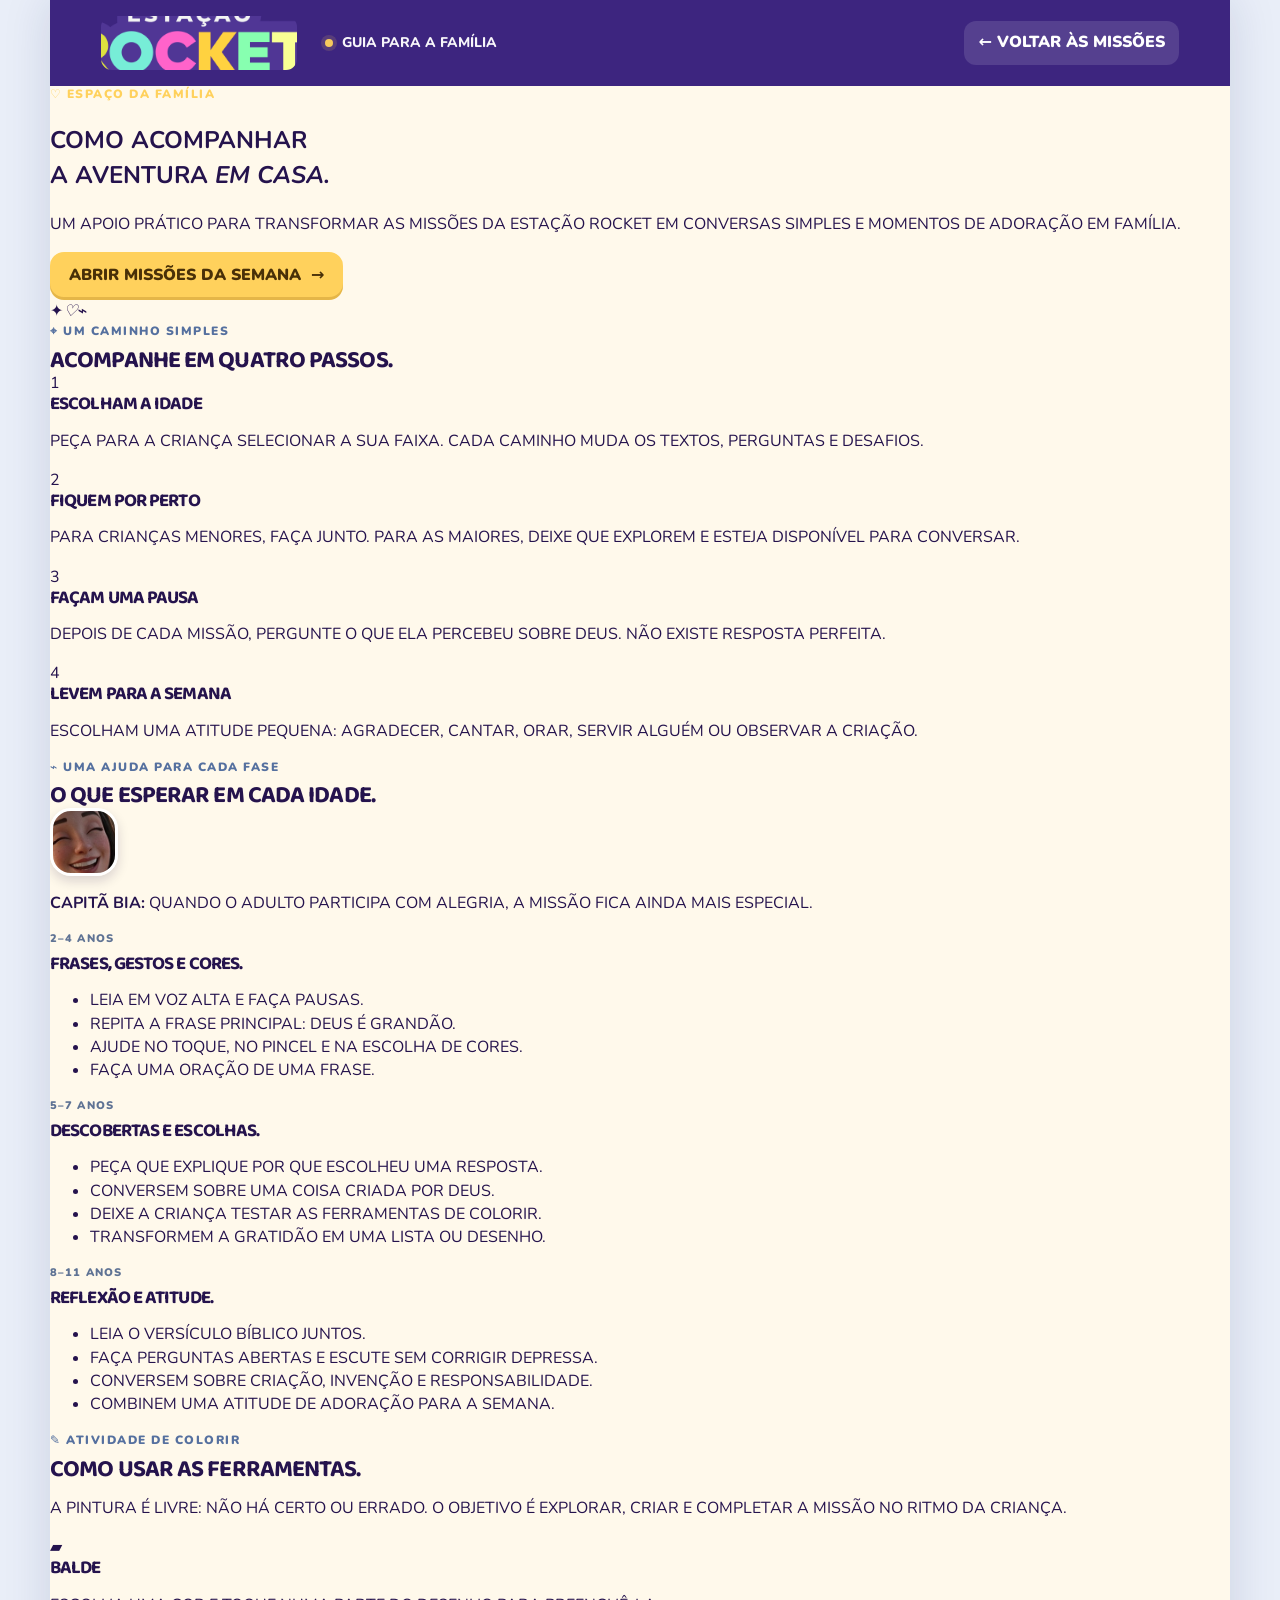
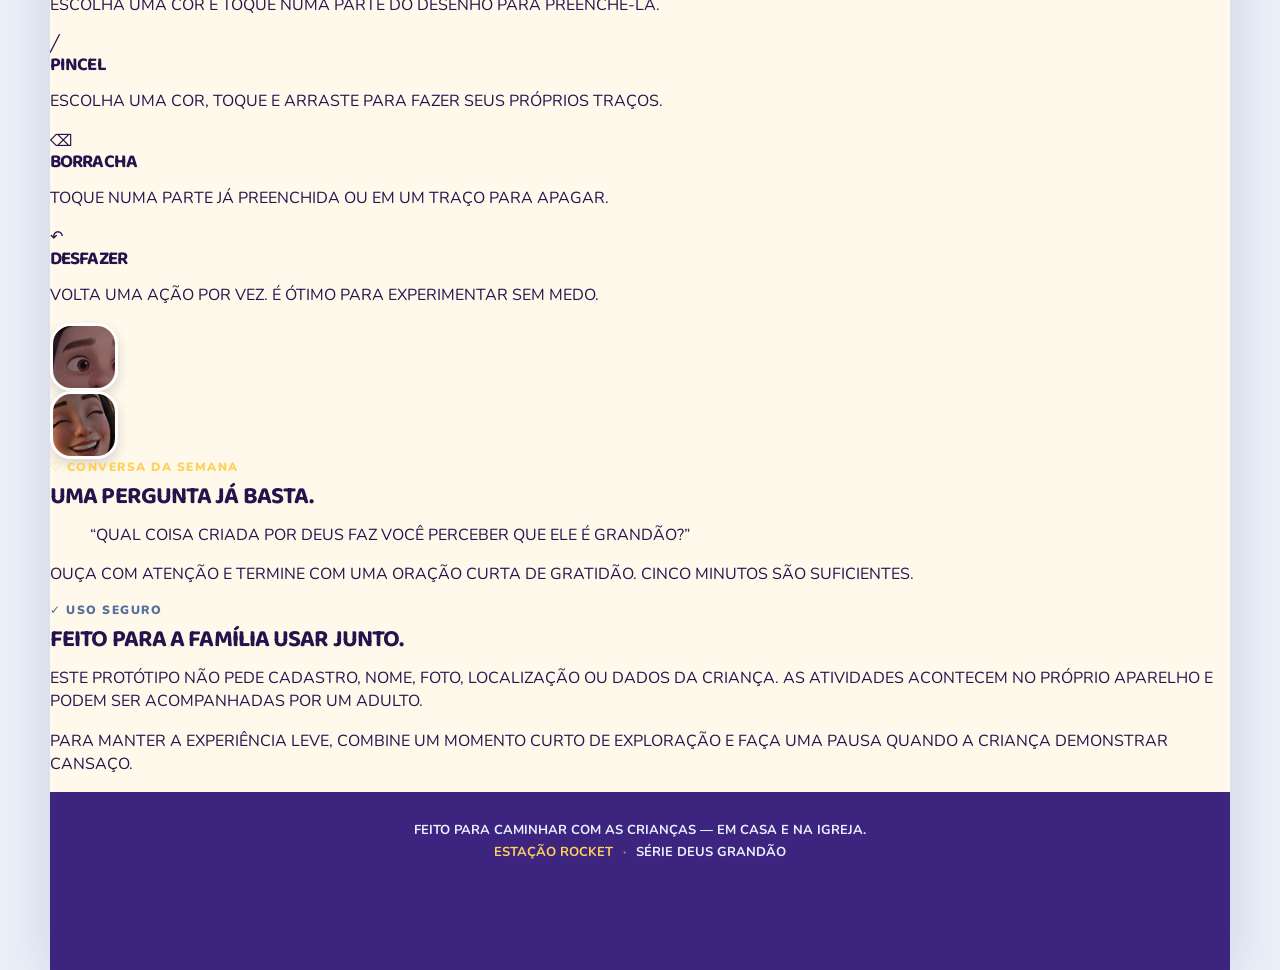
==== estacao-rocket-preview/pais.html @ 6d35761a "Add files via upload" ====
<!doctype html>
<html lang="pt-BR">
  <head>
    <meta charset="utf-8">
    <meta name="viewport" content="width=device-width, initial-scale=1">
    <meta name="theme-color" content="#3b227c">
    <meta name="description" content="Instruções para pais e responsáveis acompanharem as missões da Estação Rocket.">
    <title>Estação Rocket | Instruções para pais</title>
    <link rel="preconnect" href="https://fonts.googleapis.com">
    <link rel="preconnect" href="https://fonts.gstatic.com" crossorigin>
    <link href="https://fonts.googleapis.com/css2?family=Baloo+2:wght@500;600;700;800&amp;family=Nunito:wght@500;600;700;800;900&amp;display=swap" rel="stylesheet">
    <link rel="stylesheet" href="styles.css">
  </head>
  <body class="parents-page">
    <a class="skip-link" href="#guia">Pular para o conteúdo</a>

    <div class="site-shell">
      <header class="topbar">
        <a class="brand" href="index.html" aria-label="Estação Rocket, início">
          <span class="official-logo" aria-hidden="true"></span>
          <span class="sr-only">Estação Rocket</span>
        </a>
        <div class="topbar-copy">
          <span class="live-dot" aria-hidden="true"></span>
          Guia para a família
        </div>
        <a class="family-link" href="index.html"><span aria-hidden="true">←</span> Voltar às missões</a>
      </header>

      <main id="guia">
        <section class="parents-hero">
          <div>
            <p class="eyebrow"><span aria-hidden="true">♡</span> Espaço da família</p>
            <h1>Como acompanhar<br>a aventura <em>em casa.</em></h1>
            <p>Um apoio prático para transformar as missões da Estação Rocket em conversas simples e momentos de adoração em família.</p>
            <a class="primary-button" href="index.html#aventura">Abrir missões da semana <span aria-hidden="true">→</span></a>
          </div>
          <div class="parent-rocket-art" aria-hidden="true">
            <span>✦</span><i>♡</i><b>⌁</b>
            <div class="rocket-body"></div>
          </div>
        </section>

        <section class="parents-section how-section" aria-labelledby="acompanhar-titulo">
          <p class="eyebrow soft"><span aria-hidden="true">⌖</span> Um caminho simples</p>
          <h2 id="acompanhar-titulo">Acompanhe em quatro passos.</h2>
          <div class="parent-steps">
            <article>
              <span>1</span>
              <h3>Escolham a idade</h3>
              <p>Peça para a criança selecionar a sua faixa. Cada caminho muda os textos, perguntas e desafios.</p>
            </article>
            <article>
              <span>2</span>
              <h3>Fiquem por perto</h3>
              <p>Para crianças menores, faça junto. Para as maiores, deixe que explorem e esteja disponível para conversar.</p>
            </article>
            <article>
              <span>3</span>
              <h3>Façam uma pausa</h3>
              <p>Depois de cada missão, pergunte o que ela percebeu sobre Deus. Não existe resposta perfeita.</p>
            </article>
            <article>
              <span>4</span>
              <h3>Levem para a semana</h3>
              <p>Escolham uma atitude pequena: agradecer, cantar, orar, servir alguém ou observar a criação.</p>
            </article>
          </div>
        </section>

        <section class="parents-section age-guide" aria-labelledby="faixas-titulo">
          <div class="parents-heading">
            <div>
              <p class="eyebrow soft"><span aria-hidden="true">⌁</span> Uma ajuda para cada fase</p>
              <h2 id="faixas-titulo">O que esperar em cada idade.</h2>
            </div>
            <div class="parent-guide-callout">
              <span class="instructor-avatar bia-avatar" aria-hidden="true"></span>
              <p><strong>Capitã Bia:</strong> Quando o adulto participa com alegria, a missão fica ainda mais especial.</p>
            </div>
          </div>
          <div class="age-guidance-grid">
            <article class="guidance-card tiny">
              <p class="card-label">2–4 ANOS</p>
              <h3>Frases, gestos e cores.</h3>
              <ul>
                <li>Leia em voz alta e faça pausas.</li>
                <li>Repita a frase principal: Deus é Grandão.</li>
                <li>Ajude no toque, no pincel e na escolha de cores.</li>
                <li>Faça uma oração de uma frase.</li>
              </ul>
            </article>
            <article class="guidance-card middle">
              <p class="card-label">5–7 ANOS</p>
              <h3>Descobertas e escolhas.</h3>
              <ul>
                <li>Peça que explique por que escolheu uma resposta.</li>
                <li>Conversem sobre uma coisa criada por Deus.</li>
                <li>Deixe a criança testar as ferramentas de colorir.</li>
                <li>Transformem a gratidão em uma lista ou desenho.</li>
              </ul>
            </article>
            <article class="guidance-card older">
              <p class="card-label">8–11 ANOS</p>
              <h3>Reflexão e atitude.</h3>
              <ul>
                <li>Leia o versículo bíblico juntos.</li>
                <li>Faça perguntas abertas e escute sem corrigir depressa.</li>
                <li>Conversem sobre criação, invenção e responsabilidade.</li>
                <li>Combinem uma atitude de adoração para a semana.</li>
              </ul>
            </article>
          </div>
        </section>

        <section class="parents-section tool-guide" aria-labelledby="ferramentas-titulo">
          <div class="tool-copy">
            <p class="eyebrow soft"><span aria-hidden="true">✎</span> Atividade de colorir</p>
            <h2 id="ferramentas-titulo">Como usar as ferramentas.</h2>
            <p>A pintura é livre: não há certo ou errado. O objetivo é explorar, criar e completar a missão no ritmo da criança.</p>
          </div>
          <div class="tool-cards">
            <article><span aria-hidden="true">▰</span><h3>Balde</h3><p>Escolha uma cor e toque numa parte do desenho para preenchê-la.</p></article>
            <article><span aria-hidden="true">╱</span><h3>Pincel</h3><p>Escolha uma cor, toque e arraste para fazer seus próprios traços.</p></article>
            <article><span aria-hidden="true">⌫</span><h3>Borracha</h3><p>Toque numa parte já preenchida ou em um traço para apagar.</p></article>
            <article><span aria-hidden="true">↶</span><h3>Desfazer</h3><p>Volta uma ação por vez. É ótimo para experimentar sem medo.</p></article>
          </div>
        </section>

        <section class="parents-section conversation-section" aria-labelledby="conversa-titulo">
          <div class="conversation-characters" aria-hidden="true">
            <span class="instructor-avatar lucas-avatar"></span>
            <span class="instructor-avatar bia-avatar"></span>
          </div>
          <div>
            <p class="eyebrow"><span aria-hidden="true">♡</span> Conversa da semana</p>
            <h2 id="conversa-titulo">Uma pergunta já basta.</h2>
            <blockquote>“Qual coisa criada por Deus faz você perceber que Ele é Grandão?”</blockquote>
            <p>Ouça com atenção e termine com uma oração curta de gratidão. Cinco minutos são suficientes.</p>
          </div>
        </section>

        <section class="parents-section safety-section" aria-labelledby="seguranca-titulo">
          <p class="eyebrow soft"><span aria-hidden="true">✓</span> Uso seguro</p>
          <h2 id="seguranca-titulo">Feito para a família usar junto.</h2>
          <div>
            <p>Este protótipo não pede cadastro, nome, foto, localização ou dados da criança. As atividades acontecem no próprio aparelho e podem ser acompanhadas por um adulto.</p>
            <p>Para manter a experiência leve, combine um momento curto de exploração e faça uma pausa quando a criança demonstrar cansaço.</p>
          </div>
        </section>
      </main>

      <footer class="footer">
        <p>Feito para caminhar com as crianças — em casa e na igreja.</p>
        <p><strong>Estação Rocket</strong> <span aria-hidden="true">·</span> Série Deus Grandão</p>
      </footer>
    </div>
  </body>
</html>
---- estacao-rocket-preview/styles.css ----
:root {
  --navy: #3d257f;
  --navy-deep: #271255;
  --cream: #fff9eb;
  --yellow: #ffd15c;
  --yellow-deep: #d89b1b;
  --ink: #25134d;
  --sky: #e5f0ff;
  --sky-deep: #9cc7ff;
  --pink: #ffc6d9;
  --pink-soft: #fff0f4;
  --mint: #dcf3e9;
  --white: #fff;
  --shadow: 0 17px 35px rgba(18, 38, 92, .12);
  --round: 28px;
}

* { box-sizing: border-box; }
html { scroll-behavior: smooth; }
body {
  margin: 0;
  background: #e9eef8;
  color: var(--ink);
  font-family: "Nunito", system-ui, sans-serif;
  font-size: 16px;
  line-height: 1.45;
  text-transform: uppercase;
}
button, a { font: inherit; }
button { cursor: pointer; }
a { color: inherit; }
.skip-link {
  position: fixed; left: 16px; top: -80px; z-index: 20; padding: 10px 14px;
  background: var(--white); border-radius: 12px; font-weight: 900;
}
.skip-link:focus { top: 16px; }
.site-shell {
  max-width: 1180px; min-height: 100vh; margin: 0 auto; background: var(--cream);
  overflow: hidden; box-shadow: 0 0 45px rgba(18, 38, 92, .14);
}
.topbar {
  min-height: 86px; padding: 14px clamp(22px, 4vw, 52px); display: flex; align-items: center;
  gap: 28px; color: var(--white); background: var(--navy);
}
.brand { display: inline-flex; align-items: center; gap: 9px; line-height: .85; text-decoration: none; flex: 0 0 auto; }
.official-logo {
  display: block; width: 196px; height: 54px; border-radius: 11px;
  background: url("assets/logo-estacao-rocket.png") center 52% / 150% auto no-repeat;
}
.sr-only { position: absolute; width: 1px; height: 1px; padding: 0; margin: -1px; overflow: hidden; clip: rect(0, 0, 0, 0); white-space: nowrap; border: 0; }
.brand-mark { color: var(--yellow); font-size: 32px; transform: translateY(-1px); }
.brand small, .brand strong { display: block; }
.brand small { font-size: 10px; letter-spacing: 2px; font-weight: 900; }
.brand strong { font-family: "Baloo 2", sans-serif; font-size: 26px; letter-spacing: -.5px; }
.topbar-copy { display: flex; align-items: center; gap: 9px; font-weight: 800; font-size: 14px; margin-right: auto; opacity: .96; }
.live-dot { width: 8px; height: 8px; border-radius: 99px; background: var(--yellow); box-shadow: 0 0 0 4px rgba(255, 209, 92, .15); }
.family-link { border: 0; padding: 10px 14px; border-radius: 12px; background: rgba(255,255,255,.12); color: var(--white); font-weight: 900; text-decoration: none; }
.family-link:hover { background: rgba(255,255,255,.22); }

.hero { position: relative; isolation: isolate; overflow: hidden; min-height: 494px; padding: clamp(42px, 6vw, 76px) clamp(24px, 7vw, 86px); color: var(--white); background: var(--navy-deep); display: grid; grid-template-columns: 1.02fr .98fr; align-items: center; }
.hero::before, .hero::after { content: ""; position: absolute; inset: auto; border-radius: 50%; z-index: -1; }
.hero::before { width: 440px; height: 440px; right: -140px; top: -180px; border: 1px solid rgba(255,255,255,.11); box-shadow: 0 0 0 42px rgba(255,255,255,.025), 0 0 0 84px rgba(255,255,255,.02); }
.hero::after { width: 290px; height: 290px; left: -160px; bottom: -190px; background: rgba(71, 124, 234, .18); }
.hero-copy { max-width: 500px; position: relative; z-index: 2; }
.eyebrow { margin: 0 0 8px; color: var(--yellow); letter-spacing: 1.5px; font-size: 12px; font-weight: 900; text-transform: uppercase; }
.eyebrow.soft { color: #55709f; }
.hero h1, h2, h3 { font-family: "Baloo 2", sans-serif; line-height: .98; margin: 0; letter-spacing: -.9px; }
.hero h1 { font-size: clamp(48px, 6vw, 80px); font-weight: 800; max-width: 520px; }
.hero h1 em { color: var(--yellow); font-style: normal; }
.hero-description { margin: 20px 0 16px; font-size: 18px; max-width: 450px; font-weight: 700; line-height: 1.38; }
.hero-meta { display: flex; flex-wrap: wrap; gap: 13px; margin: 0 0 24px; font-size: 14px; font-weight: 800; }
.hero-meta span { display: inline-flex; gap: 6px; align-items: center; }
.primary-button, .secondary-button { border: 0; min-height: 48px; display: inline-flex; align-items: center; justify-content: center; gap: 10px; border-radius: 14px; padding: 12px 19px; font-weight: 900; text-decoration: none; transition: transform .18s ease, background .18s ease; }
.primary-button { color: #493008; background: var(--yellow); box-shadow: inset 0 -3px 0 rgba(137, 89, 0, .22); }
.primary-button:hover { transform: translateY(-2px); background: #ffdc7e; }
.secondary-button { color: var(--navy); background: var(--white); box-shadow: inset 0 0 0 1px rgba(18,38,92,.12); }
.secondary-button:hover { transform: translateY(-2px); background: #f3f7ff; }
.hero-button { min-width: 217px; }

.series-art { position: relative; height: 365px; max-width: 338px; justify-self: end; width: 100%; margin: 0; overflow: hidden; border: 7px solid rgba(255,255,255,.19); border-radius: 39px 39px 104px 104px; background: #fff9eb; box-shadow: inset 0 -12px 0 rgba(0,0,0,.08), 0 18px 28px rgba(0,0,0,.16); }
.series-art img { display: block; width: 100%; height: 100%; object-fit: cover; object-position: center top; }
.hero-art { position: relative; height: 330px; max-width: 430px; justify-self: end; width: 100%; overflow: hidden; border-radius: 36px 36px 90px 90px; background: linear-gradient(160deg, #29498e 0%, #1e3570 55%, #10285e 100%); box-shadow: inset 0 -12px 0 rgba(0,0,0,.08), 0 18px 28px rgba(0,0,0,.16); }
.hero-art::before { content: ""; position: absolute; width: 260px; height: 260px; left: 36px; top: 25px; border: 1px dashed rgba(255,255,255,.22); border-radius: 50%; }
.star { position: absolute; z-index: 1; color: var(--yellow); font-size: 22px; }
.star-one { left: 34px; top: 33px; }.star-two { right: 70px; top: 63px; }.star-three { right: 40px; top: 126px; font-size: 14px; }
.moon { position: absolute; width: 66px; height: 66px; right: 44px; top: 25px; border-radius: 50%; background: var(--yellow); box-shadow: 15px 12px 0 #29498e; }
.cloud { position: absolute; background: rgba(255,255,255,.34); border-radius: 50px; height: 17px; z-index: 1; }
.cloud::before, .cloud::after { content: ""; position: absolute; bottom: 5px; border-radius: 50%; background: inherit; }
.cloud::before { width: 19px; height: 19px; left: 10px; }.cloud::after { width: 26px; height: 26px; right: 10px; }
.cloud-one { width: 65px; top: 91px; left: 28px; }.cloud-two { width: 81px; top: 159px; right: 12px; transform: scale(.75); opacity: .65; }
.wave { position: absolute; width: 150%; left: -20%; border-radius: 50% 50% 0 0; background: #4f87d6; }
.wave-back { height: 115px; bottom: -51px; transform: rotate(-2deg); opacity: .8; }
.wave-front { height: 95px; bottom: -64px; background: #71aaf6; transform: rotate(3deg); }
.boat { position: absolute; z-index: 3; width: 220px; height: 194px; left: 50%; bottom: 30px; transform: translateX(-50%); }
.hull { position: absolute; left: 15px; bottom: 0; width: 192px; height: 66px; border-radius: 12px 12px 72px 72px; background: #e9a849; border-bottom: 7px solid #a75824; box-shadow: inset 0 11px 0 #ffc969; }
.mast { position: absolute; z-index: 1; width: 8px; height: 133px; left: 107px; bottom: 48px; border-radius: 8px; background: #743d27; }
.sail { position: absolute; left: 115px; bottom: 76px; width: 84px; height: 113px; border-radius: 5px 62px 7px 10px; background: #f9f0d8; box-shadow: inset -8px 0 0 rgba(18,38,92,.08); }
.sail::before { content: "✦"; position: absolute; left: 26px; top: 30px; color: #e7a93e; font-size: 25px; }
.child { position: absolute; z-index: 3; bottom: 52px; width: 50px; height: 82px; }
.child i { position: absolute; width: 34px; height: 34px; left: 7px; top: 0; background: #b96f47; border-radius: 48% 48% 43% 43%; border: 3px solid var(--navy-deep); }
.child b { position: absolute; width: 49px; height: 45px; bottom: 0; border-radius: 26px 26px 8px 8px; border: 3px solid var(--navy-deep); }
.child-pink { left: 30px; transform: rotate(-8deg); }.child-pink b { background: #ec6d91; }.child-pink i { background: #e5ae83; }.child-blue { left: 80px; transform: translateY(-5px); }.child-blue b { background: #4e87e2; }.child-yellow { right: 24px; transform: rotate(7deg); }.child-yellow b { background: #f1c64b; }

.instructor-dock { display: grid; grid-template-columns: repeat(2, minmax(0, 1fr)); gap: 16px; margin: -29px clamp(24px, 7vw, 86px) 0; position: relative; z-index: 4; }
.instructor-message { min-height: 102px; display: grid; grid-template-columns: 78px 1fr; align-items: center; gap: 14px; padding: 12px 16px 12px 10px; border-radius: 24px; box-shadow: var(--shadow); }
.bia-guide { background: #fff0f5; }.lucas-guide { background: #e9f1ff; }
.instructor-avatar { display: block; width: 68px; height: 68px; border: 3px solid var(--white); border-radius: 21px; background-repeat: no-repeat; box-shadow: 0 5px 12px rgba(25, 13, 65, .16); }
.bia-avatar { background-image: url("assets/bia-instrutora.jpeg"); background-size: 300% auto; background-position: 51% 44%; }
.lucas-avatar { background-image: url("assets/lucas-instrutor.jpeg"); background-size: 300% auto; background-position: 39% 43%; }
.guide-name { margin: 0 0 3px; color: #a24670; font-family: "Baloo 2", sans-serif; font-size: 18px; font-weight: 800; line-height: 1; }.lucas-guide .guide-name { color: #375996; }
.instructor-message > div > p:last-child { margin: 0; color: #5f5269; font-size: 13px; font-weight: 800; line-height: 1.28; }.lucas-guide > div > p:last-child { color: #4f6484; }

.age-section, .content-section { padding: 64px clamp(24px, 7vw, 86px); }
.section-heading { display: flex; align-items: end; justify-content: space-between; gap: 28px; }
.section-heading h2, .mission-intro h2, .family-copy h2 { font-size: clamp(34px, 4vw, 50px); color: var(--navy); }
.section-heading > p { max-width: 355px; margin: 0 0 3px; color: #53647e; font-weight: 700; }
.age-picker { display: grid; grid-template-columns: repeat(3, 1fr); gap: 16px; margin: 29px 0 14px; }
.age-option { min-height: 121px; border: 2px solid transparent; padding: 16px; display: flex; gap: 13px; align-items: center; border-radius: 22px; color: var(--ink); text-align: left; background: var(--white); box-shadow: 0 8px 18px rgba(18, 38, 92, .06); transition: transform .16s ease, border-color .16s ease, background .16s ease; }
.age-option:hover { transform: translateY(-3px); border-color: var(--sky-deep); }
.age-option.is-active { border-color: #5b91e9; background: var(--sky); box-shadow: 0 10px 20px rgba(79,135,214,.17); }
.age-icon { display: grid; place-items: center; width: 46px; height: 46px; flex: 0 0 auto; border-radius: 17px; background: #ffdc85; color: #854d11; font-size: 24px; }
.age-option:nth-child(2) .age-icon { background: var(--pink); color: #9b3c5a; }.age-option:nth-child(3) .age-icon { background: var(--mint); color: #26715d; }
.age-option strong, .age-option small { display: block; }.age-option strong { font-family: "Baloo 2", sans-serif; font-size: 20px; line-height: 1.05; }.age-option small { margin-top: 4px; color: #5f6c80; font-weight: 800; font-size: 13px; }
.age-feedback { min-height: 26px; margin: 0; color: #587099; font-weight: 800; }

.mission-panel { margin: 0 clamp(24px, 7vw, 86px); padding: clamp(31px, 5vw, 54px); border-radius: var(--round); background: var(--sky); display: grid; grid-template-columns: .8fr 1.2fr; gap: clamp(28px, 6vw, 74px); align-items: center; }
.mission-intro p:not(.eyebrow) { margin: 13px 0 0; color: #526986; font-weight: 700; max-width: 340px; }
.journey { list-style: none; margin: 0; padding: 0; display: grid; gap: 10px; }
.journey-step { display: grid; grid-template-columns: 44px 1fr 40px; align-items: center; gap: 13px; min-height: 82px; padding: 12px 14px; border-radius: 18px; background: rgba(255,255,255,.76); }
.journey-step.complete { background: var(--white); }
.step-badge { display: grid; place-items: center; width: 39px; height: 39px; border-radius: 50%; color: #54708a; font-weight: 900; background: #d7e5f5; }.journey-step.complete .step-badge { color: #63450a; background: var(--yellow); }
.journey-step strong, .journey-step small { display: block; }.journey-step strong { font-family: "Baloo 2", sans-serif; font-size: 20px; line-height: 1; }.journey-step small { margin-top: 2px; font-size: 13px; color: #5a6d88; font-weight: 800; }
.journey-step button { border: 0; width: 36px; height: 36px; border-radius: 50%; color: var(--navy); background: var(--yellow); font-size: 20px; font-weight: 900; }.journey-step:not(.complete) button { background: var(--white); box-shadow: inset 0 0 0 1px #bed0e7; }

.content-section { padding-top: 77px; }.content-heading { align-items: center; }.series-chip { padding: 9px 14px; border-radius: 99px; background: var(--pink-soft); color: #98516d; font-size: 13px; font-weight: 900; }
.content-grid { display: grid; grid-template-columns: repeat(2, minmax(0, 1fr)); gap: 17px; margin-top: 27px; }
.story-card { overflow: hidden; display: flex; flex-direction: column; min-height: 350px; border-radius: 25px; background: var(--white); box-shadow: 0 8px 22px rgba(18,38,92,.08); }
.card-illustration { position: relative; flex: 0 0 139px; overflow: hidden; }.boat-card-art { background: linear-gradient(145deg, #79b6ff 0%, #e0efff 65%, #fff4d6 66%); }.boat-card-art span { position: absolute; left: 35px; top: 15px; font-size: 45px; color: var(--white); text-shadow: 42px 17px 0 rgba(255,255,255,.77), 95px -3px 0 rgba(255,255,255,.94); }.boat-card-art b { position: absolute; bottom: 13px; left: 42%; color: #3477c3; font-size: 61px; letter-spacing: -16px; transform: rotate(-8deg); }.boat-card-art i { position: absolute; right: 36px; bottom: 26px; color: #f4b441; font-size: 40px; font-style: normal; }
.heart-card-art { background: var(--pink); }.heart-card-art span { position: absolute; left: 35%; top: 11px; color: #b34567; font-size: 103px; line-height: 1; }.heart-card-art i, .heart-card-art b { position: absolute; color: var(--white); font-size: 26px; }.heart-card-art i { top: 24px; left: 22%; }.heart-card-art b { bottom: 17px; right: 20%; }
.verse-card-art { background: var(--mint); }.verse-card-art span { position: absolute; left: 27px; top: -33px; color: #4a9d87; font-family: Georgia, serif; font-size: 160px; line-height: 1; }.verse-card-art i { position: absolute; right: 29px; bottom: 25px; font-style: normal; color: #f3bc37; font-size: 37px; }
.color-card-art { background: #ded5ff; }.color-card-art span, .color-card-art i, .color-card-art b { position: absolute; font-style: normal; }.color-card-art span { left: 22%; top: 24px; color: #f4be31; font-size: 36px; }.color-card-art b { left: 41%; top: 16px; color: #8d54d5; font-size: 91px; line-height: 1; transform: rotate(-19deg); }.color-card-art i { right: 17%; bottom: 23px; color: #f25baa; font-size: 33px; }
.discovery-card-art { background: #d9f4e7; }.discovery-card-art span, .discovery-card-art i, .discovery-card-art b { position: absolute; font-style: normal; }.discovery-card-art span { left: 22%; top: 22px; color: #f3b934; font-size: 45px; }.discovery-card-art b { left: 47%; top: 17px; color: #4d9c86; font-size: 40px; }.discovery-card-art i { right: 18%; bottom: 16px; color: #347ab8; font-size: 72px; }
.card-content { padding: 20px 21px 21px; display: flex; flex: 1; flex-direction: column; align-items: flex-start; }.card-label { margin: 0 0 8px; color: #5f7394; letter-spacing: 1.1px; font-size: 11px; font-weight: 900; }.card-content h3 { color: var(--navy); font-size: 27px; line-height: 1.02; }.card-content p:not(.card-label) { margin: 12px 0 15px; color: #53647e; font-size: 14px; font-weight: 700; }.text-button { margin-top: auto; padding: 0; border: 0; color: var(--navy); background: transparent; font-weight: 900; }.text-button span { display: inline-block; margin-left: 5px; transition: transform .16s ease; }.text-button:hover span { transform: translateX(4px); }

.family-section { position: relative; overflow: hidden; margin-top: 3px; padding: 61px clamp(24px, 7vw, 86px); display: grid; grid-template-columns: .72fr 1fr; align-items: center; gap: clamp(35px, 7vw, 89px); background: #f7e5e8; }.family-section::after { content: ""; position: absolute; right: -45px; bottom: -106px; width: 280px; height: 280px; border-radius: 50%; border: 28px solid rgba(201,100,130,.09); }
.family-illustration { position: relative; width: min(100%, 300px); height: 235px; justify-self: center; border-radius: 30px; background: #ffc9d7; overflow: hidden; }.house { position: absolute; width: 163px; height: 138px; left: 65px; bottom: -1px; border-radius: 11px 11px 0 0; background: #fff9e8; }.house::before { content: ""; position: absolute; width: 130px; height: 130px; left: 17px; top: -65px; background: #e67899; transform: rotate(45deg); border-radius: 8px; }.house i { position: absolute; z-index: 1; width: 38px; height: 58px; left: 62px; bottom: 0; border-radius: 20px 20px 0 0; background: #79b6ff; }.house b { position: absolute; z-index: 1; width: 26px; height: 28px; left: 24px; top: 34px; border: 5px solid #79b6ff; }.adult, .kid { position: absolute; z-index: 2; border-radius: 50%; background: #7a4730; }.adult { left: 35px; bottom: 43px; width: 45px; height: 45px; box-shadow: 1px 43px 0 11px #3b6db6; }.kid { right: 31px; bottom: 39px; width: 31px; height: 31px; background: #a95e41; box-shadow: 1px 31px 0 9px #f5b83d; }.spark { position: absolute; z-index: 3; color: #fff4bb; font-size: 24px; }.spark-a { left: 29px; top: 22px; }.spark-b { right: 25px; top: 56px; font-size: 16px; }
.family-copy { position: relative; z-index: 2; }.family-copy .eyebrow { color: #ad536e; }.family-copy p:not(.eyebrow) { margin: 15px 0 21px; max-width: 475px; color: #705260; font-weight: 700; }
.footer { padding: 26px 30px 105px; background: var(--navy); color: #e9f0ff; text-align: center; font-size: 13px; font-weight: 700; }.footer p { margin: 3px 0; }.footer strong { color: var(--yellow); }.footer span { margin: 0 6px; color: #8fa8d4; }
.mobile-nav { display: none; }

.modal-backdrop { position: fixed; z-index: 50; inset: 0; padding: 24px; display: grid; place-items: center; background: rgba(7, 20, 55, .65); }.modal-backdrop[hidden] { display: none; }
.modal { position: relative; overflow: hidden; width: min(100%, 590px); padding: 32px; border-radius: 28px; background: var(--cream); box-shadow: 0 22px 66px rgba(0,0,0,.25); }.modal-close { position: absolute; z-index: 3; right: 17px; top: 16px; width: 37px; height: 37px; border: 0; border-radius: 50%; color: var(--navy); background: var(--white); font-size: 28px; line-height: 1; }.modal h2 { margin: 8px 0 12px; color: var(--navy); font-size: clamp(32px, 5vw, 46px); }.modal > p:not(.eyebrow), .story-modal > p { color: #53647e; font-weight: 700; }.modal-actions { display: flex; justify-content: flex-end; flex-wrap: wrap; gap: 10px; margin-top: 24px; }
.story-progress { display: flex; gap: 7px; margin-bottom: 20px; }.story-progress span { width: 46px; height: 6px; border-radius: 9px; background: #d9e1ef; }.story-progress .is-current { background: var(--yellow-deep); }
.story-scene { position: relative; height: 170px; margin: 5px 0 17px; overflow: hidden; border-radius: 21px; background: linear-gradient(140deg, #6645aa, #2c175c); }.scene-star { position: absolute; left: 25%; top: 27px; color: var(--yellow); font-size: 32px; }.scene-star-two { left: auto; right: 23%; top: 52px; font-size: 21px; }.scene-sun { position: absolute; left: 54%; top: 30px; width: 73px; height: 73px; border-radius: 50%; background: #ffd449; box-shadow: 0 0 0 12px rgba(255,212,73,.16), 0 0 0 24px rgba(255,212,73,.08); }.scene-planet { position: absolute; left: 19%; bottom: 22px; width: 87px; height: 87px; border-radius: 50%; background: #5fc6e9; box-shadow: inset 20px -11px 0 rgba(24,110,166,.23); }.scene-planet::after { content: ""; position: absolute; left: -16px; top: 39px; width: 117px; height: 25px; border: 5px solid #f7b84c; border-radius: 50%; transform: rotate(-17deg); }.scene-hill { position: absolute; width: 130%; left: -13%; height: 68px; bottom: -31px; border-radius: 50%; background: #78d4a1; }
.heart-field { position: relative; min-height: 235px; margin: 22px 0 15px; overflow: hidden; border-radius: 22px; background: linear-gradient(135deg, #ffe8ef, #f4c0d0); }.heart-field::after { content: ""; position: absolute; inset: auto -20px -34px; height: 95px; border-radius: 50%; background: #e79ab0; }.collect-heart { position: absolute; z-index: 2; border: 0; color: #b23e64; background: transparent; font-size: 58px; line-height: 1; transition: transform .15s ease, opacity .15s ease; }.collect-heart:hover { transform: scale(1.12) rotate(-7deg); }.heart-one { left: 19%; top: 22%; }.heart-two { right: 17%; top: 17%; }.heart-three { left: 44%; bottom: 19%; }.collect-heart.is-found { color: var(--yellow); transform: scale(.7); opacity: .38; pointer-events: none; }.activity-status { min-height: 28px; margin: 0 0 15px; color: #6a5874; font-weight: 900; text-align: center; }.activity-reward { margin: -3px 0 16px; padding: 14px; border-radius: 16px; color: #276c5c; text-align: center; background: var(--mint); }.activity-reward span { color: #e5a918; font-size: 24px; }.activity-reward strong, .activity-reward p { display: block; }.activity-reward p { margin: 2px 0 0; font-weight: 700; font-size: 14px; }
.guide-question, .guide-practice { display: grid; grid-template-columns: 44px 1fr; gap: 13px; padding: 18px; margin: 16px 0; border-radius: 18px; background: var(--sky); }.guide-question > span, .guide-practice > span { display: grid; place-items: center; width: 40px; height: 40px; border-radius: 50%; color: var(--navy); background: var(--yellow); font-size: 22px; font-weight: 900; }.guide-practice { background: var(--pink-soft); }.guide-practice > span { color: #983f61; background: var(--pink); }.guide-question small, .guide-practice small { display: block; margin-bottom: 3px; color: #5f7394; font-size: 10px; font-weight: 900; letter-spacing: 1px; }.guide-question strong { display: block; color: var(--navy); line-height: 1.22; }.guide-practice p { margin: 0; color: #6b5163; font-weight: 700; }.family-modal .secondary-button { margin-top: 7px; }
.modal-guide { display: grid; grid-template-columns: 47px 1fr; align-items: center; gap: 9px; margin: 0 0 17px; padding: 9px 11px 9px 8px; border-radius: 15px; background: #eef4ff; }.modal-guide.bia-mini { background: #fff0f5; }.modal-guide .instructor-avatar { width: 43px; height: 43px; border-radius: 14px; border-width: 2px; }.modal-guide p { margin: 0; color: #596b86; font-size: 12px; font-weight: 800; line-height: 1.3; }.modal-guide.bia-mini p { color: #8e5970; }.modal-guide strong { color: #3c5592; }.modal-guide.bia-mini strong { color: #aa4f72; }
.color-progress { display: flex; align-items: center; justify-content: space-between; gap: 12px; margin: 19px 0 12px; color: #66527d; font-size: 12px; font-weight: 900; }
.clear-color { padding: 7px 10px; border: 0; border-radius: 10px; color: var(--navy); background: #e8e0fb; font-size: 11px; font-weight: 900; }
.paint-tools { display: flex; flex-wrap: wrap; gap: 8px; margin: 0 0 13px; }.paint-tool { min-height: 38px; padding: 7px 10px; border: 1px solid #d4c9ec; border-radius: 11px; color: #5a4677; background: var(--white); font-size: 11px; font-weight: 900; }.paint-tool.is-active { color: var(--navy); border-color: #a97cf0; background: #e9ddff; }.paint-tool.undo-tool { margin-left: auto; }.paint-tool:disabled { opacity: .45; cursor: not-allowed; }
.paint-palette { display: flex; flex-wrap: wrap; gap: 10px; margin-bottom: 17px; }
.paint-swatch { width: 43px; height: 43px; border: 3px solid rgba(37,19,77,.12); border-radius: 50%; box-shadow: inset 0 -4px 0 rgba(0,0,0,.12); }
.paint-swatch.is-selected { border-color: var(--navy); outline: 3px solid #ded5ff; outline-offset: 2px; transform: scale(1.06); }
.coloring-stage { display: grid; place-items: center; min-height: 278px; padding: 13px; border-radius: 22px; background: #f4efff; }
.coloring-stage svg { display: block; width: min(100%, 390px); max-height: 300px; }
.paint-region { fill: #fffdf8; stroke: #25134d; stroke-width: 4; stroke-linejoin: round; vector-effect: non-scaling-stroke; cursor: pointer; transition: fill .15s ease, transform .15s ease; }
.paint-region:focus { outline: none; stroke: #8e57d7; stroke-width: 6; }
.paint-region:hover { filter: brightness(.96); }
.freehand { pointer-events: stroke; }
.color-reward { margin-top: 16px; }
.discovery-board { display: grid; grid-template-columns: repeat(3, minmax(0, 1fr)); gap: 10px; margin: 6px 0 15px; }.discovery-item { min-height: 112px; padding: 10px 6px; display: flex; flex-direction: column; align-items: center; justify-content: center; gap: 6px; border: 2px solid #d9d2ed; border-radius: 17px; color: var(--navy); background: #fbf9ff; font-size: 11px; font-weight: 900; }.discovery-item > span { font-size: 37px; line-height: 1; }.discovery-item.is-found { border-color: #68c99a; background: #e1f7ea; color: #217252; }.discovery-item.is-mistake { border-color: #ef879e; background: #fff0f4; animation: tiny-shake .35s ease; }
@keyframes tiny-shake { 25% { transform: translateX(-4px); } 75% { transform: translateX(4px); } }
.toast { position: fixed; z-index: 70; left: 50%; bottom: 30px; max-width: calc(100vw - 40px); padding: 12px 17px; border-radius: 13px; color: var(--white); background: var(--navy); box-shadow: 0 9px 20px rgba(0,0,0,.2); font-weight: 800; text-align: center; transform: translate(-50%, 100px); opacity: 0; transition: opacity .22s ease, transform .22s ease; }.toast.is-visible { transform: translate(-50%, 0); opacity: 1; }

@media (max-width: 760px) {
  body { background: var(--cream); }
  .site-shell { width: 100%; box-shadow: none; }
  .topbar { min-height: 72px; padding: 11px 21px; gap: 12px; }.brand-mark { font-size: 26px; }.brand small { font-size: 8px; }.brand strong { font-size: 22px; }.topbar-copy { display: none; }.family-link { margin-left: auto; padding: 8px 9px; font-size: 0; }.family-link span { font-size: 22px; }
  .topbar { min-height: 72px; }.official-logo { width: 151px; height: 45px; border-radius: 9px; }
  .hero { min-height: 675px; display: flex; flex-direction: column; padding: 45px 24px 0; text-align: center; }.hero-copy { display: flex; flex-direction: column; align-items: center; }.hero h1 { font-size: 57px; }.hero-description { margin: 17px 0 13px; font-size: 16px; max-width: 360px; }.hero-meta { justify-content: center; font-size: 13px; }.hero-button { margin-bottom: 25px; }.series-art { height: 300px; width: min(100%, 290px); max-width: 290px; margin-top: auto; border-radius: 32px 32px 0 0; border-width: 5px; }.boat { transform: translateX(-50%) scale(.9); transform-origin: bottom center; }.moon { right: 32px; }
  .instructor-dock { grid-template-columns: 1fr; gap: 9px; margin: -17px 24px 0; }.instructor-message { min-height: 83px; grid-template-columns: 62px 1fr; gap: 10px; padding: 9px 11px 9px 8px; border-radius: 19px; }.instructor-avatar { width: 56px; height: 56px; border-radius: 18px; }.guide-name { font-size: 17px; }.instructor-message > div > p:last-child { font-size: 12px; }
  .age-section, .content-section { padding: 43px 24px; }.section-heading { display: block; }.section-heading h2, .mission-intro h2, .family-copy h2 { font-size: 37px; }.section-heading > p { margin-top: 11px; font-size: 14px; }.age-picker { grid-template-columns: 1fr; gap: 10px; margin: 21px 0 13px; }.age-option { min-height: 78px; padding: 12px 13px; border-radius: 18px; }.age-icon { width: 43px; height: 43px; border-radius: 14px; }.age-option strong { font-size: 19px; }.age-feedback { font-size: 13px; }
  .mission-panel { margin: 0 24px; padding: 29px 23px; grid-template-columns: 1fr; gap: 25px; border-radius: 24px; }.journey-step { min-height: 74px; padding: 10px; }.journey-step strong { font-size: 19px; }
  .content-section { padding-top: 52px; }.content-heading { display: flex; align-items: start; gap: 12px; }.series-chip { flex: 0 0 auto; margin-top: 5px; padding: 7px 9px; font-size: 10px; text-align: center; }.content-grid { grid-template-columns: 1fr; gap: 13px; margin-top: 22px; }.story-card { min-height: 0; border-radius: 21px; }.card-illustration { flex-basis: 130px; }.card-content { padding: 18px; }.card-content h3 { font-size: 26px; }.card-content p:not(.card-label) { margin: 9px 0 14px; }
  .family-section { grid-template-columns: 1fr; gap: 28px; margin-top: 2px; padding: 43px 24px; }.family-illustration { width: 246px; height: 190px; }.house { transform: scale(.8); transform-origin: bottom center; }.adult { left: 23px; bottom: 32px; }.kid { right: 20px; bottom: 28px; }
  .footer { padding: 24px 24px 94px; }.mobile-nav { position: fixed; z-index: 18; left: 0; right: 0; bottom: 0; height: 72px; display: grid; grid-template-columns: repeat(4, 1fr); align-items: center; padding: 4px 7px 7px; color: var(--white); background: var(--navy); box-shadow: 0 -5px 18px rgba(4,19,59,.14); }.mobile-nav a, .mobile-nav button { display: flex; flex-direction: column; align-items: center; justify-content: center; gap: 1px; height: 55px; border: 0; color: inherit; background: transparent; font-size: 11px; font-weight: 800; text-decoration: none; }.mobile-nav a span, .mobile-nav button span { font-size: 22px; line-height: 1; }.mobile-nav .is-current { color: var(--yellow); }.mobile-nav .is-current::after { content: ""; position: absolute; bottom: 7px; width: 29px; height: 3px; border-radius: 8px; background: var(--yellow); }
  .modal-backdrop { padding: 14px; align-items: end; }.modal { max-height: min(90vh, 720px); overflow: auto; padding: 29px 22px 22px; border-radius: 25px; }.modal h2 { font-size: 36px; }.story-scene { height: 145px; }.modal-actions { justify-content: stretch; }.modal-actions button { flex: 1; }.heart-field { min-height: 203px; }.coloring-stage { min-height: 230px; }.coloring-stage svg { max-height: 246px; }.color-progress { align-items: start; font-size: 11px; }.paint-tools { gap: 6px; }.paint-tool { padding: 7px 8px; font-size: 10px; }.paint-tool.undo-tool { margin-left: 0; }.modal-guide { grid-template-columns: 43px 1fr; }.discovery-item { min-height: 98px; }
}

@media (min-width: 761px) and (max-width: 950px) {
  .hero { padding-left: 45px; padding-right: 45px; }.age-section, .content-section { padding-left: 45px; padding-right: 45px; }.mission-panel { margin: 0 45px; }.family-section { padding-left: 45px; padding-right: 45px; }.content-grid { grid-template-columns: 1fr 1fr; }.featured-card { grid-column: span 2; min-height: 300px; display: grid; grid-template-columns: .75fr 1.25fr; }.featured-card .card-illustration { height: 100%; }
}

@media (prefers-reduced-motion: reduce) {
  *, *::before, *::after { scroll-behavior: auto !important; transition-duration: .01ms !important; animation-duration: .01ms !important; }
}
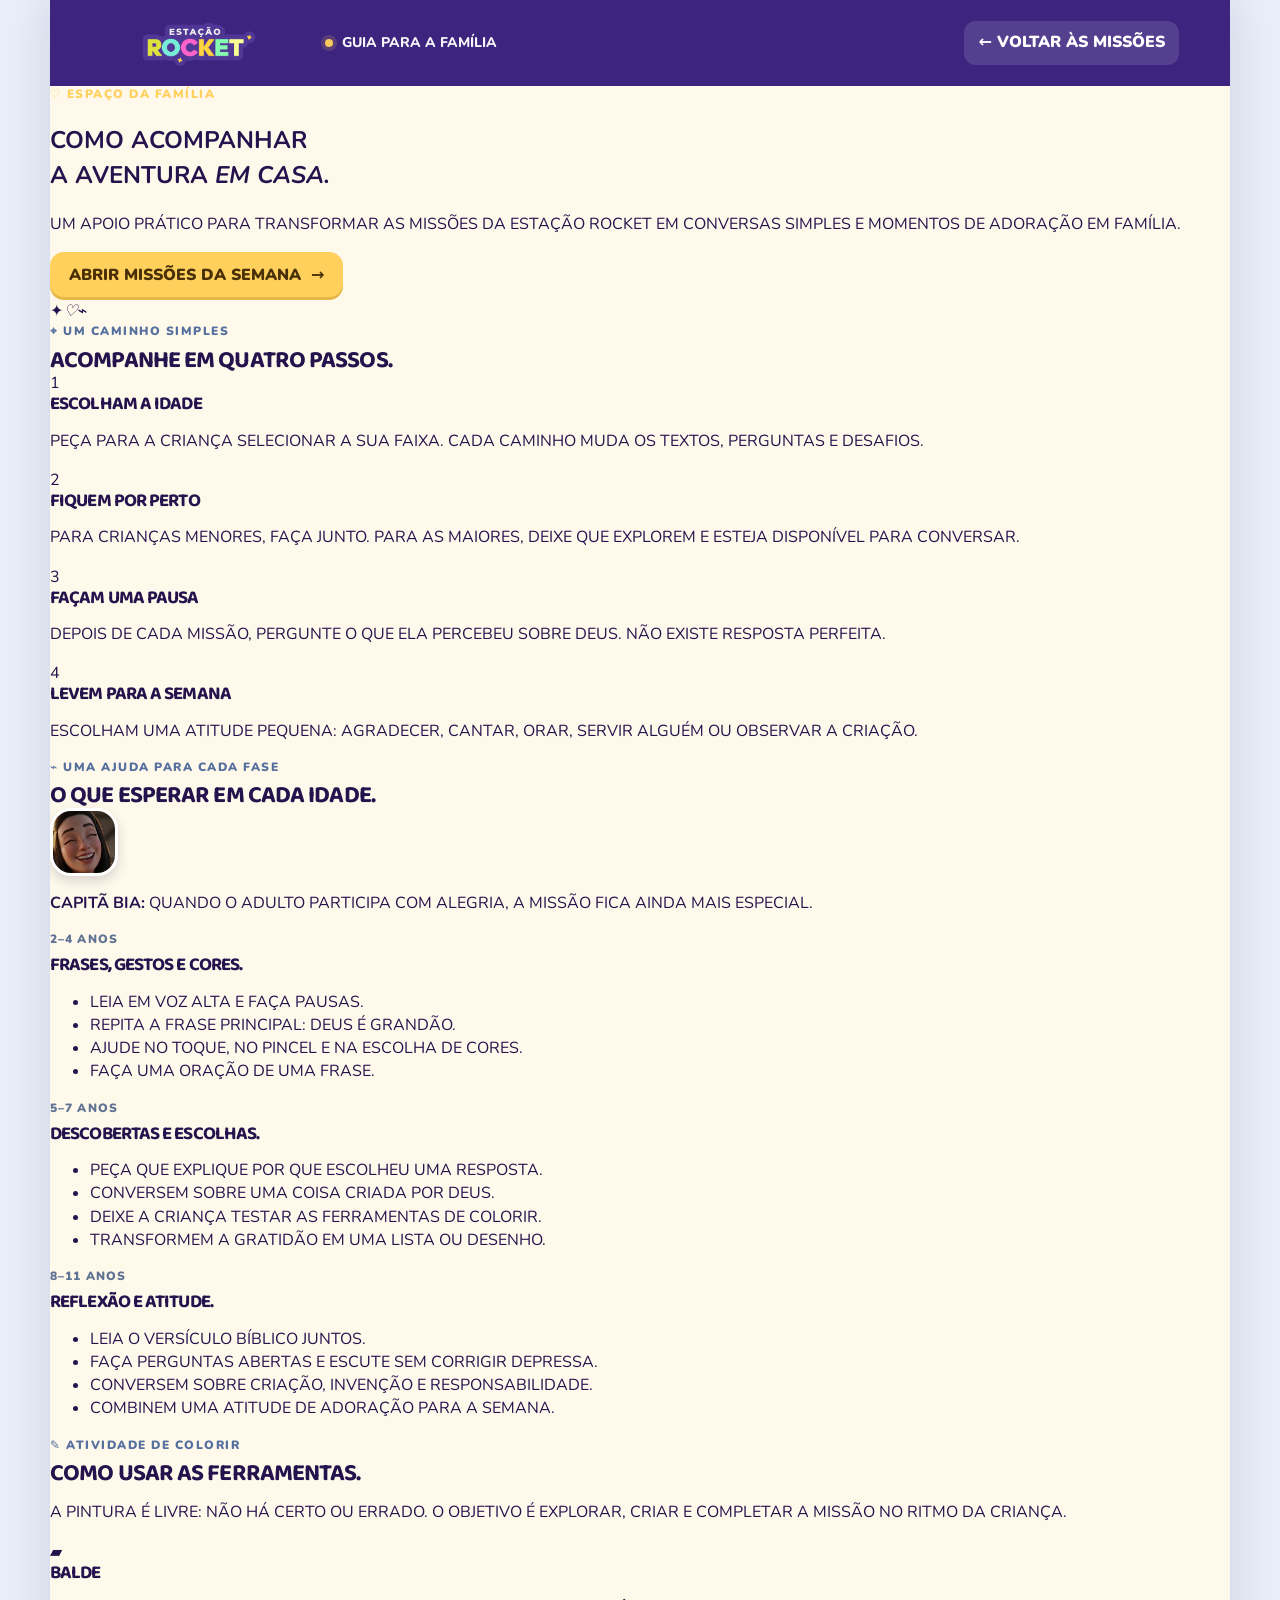
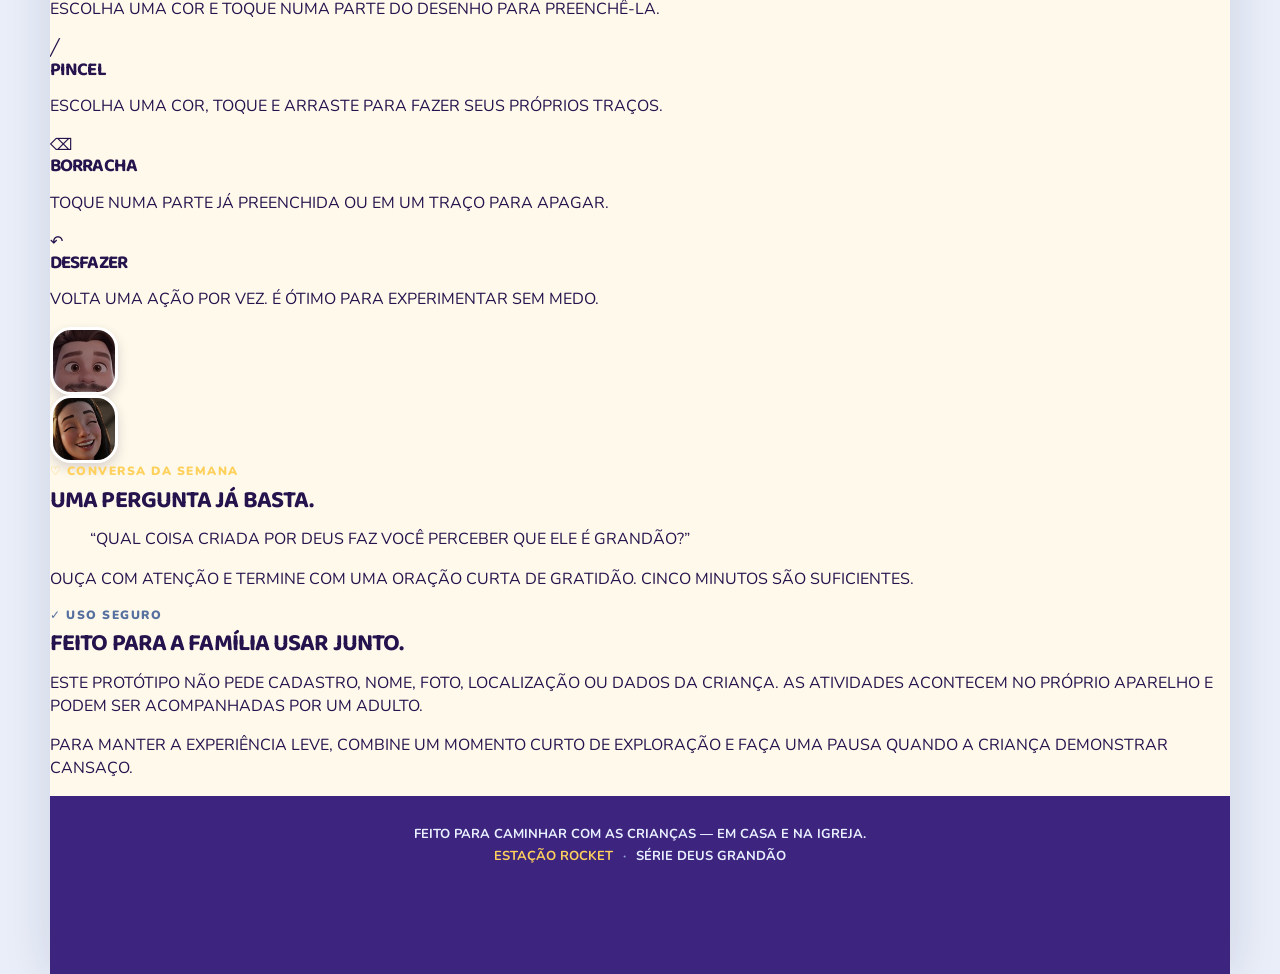
==== commit 42180133: "Padroniza títulos e metadados da página da família" ====
--- a/estacao-rocket-preview/pais.html
+++ b/estacao-rocket-preview/pais.html
@@ -4,8 +4,8 @@
     <meta charset="utf-8">
     <meta name="viewport" content="width=device-width, initial-scale=1">
     <meta name="theme-color" content="#3b227c">
-    <meta name="description" content="Instruções para pais e responsáveis acompanharem as missões da Estação Rocket.">
-    <title>Estação Rocket | Instruções para pais</title>
+    <meta name="description" content="INSTRUÇÕES PARA PAIS E RESPONSÁVEIS ACOMPANHAREM AS MISSÕES DA ESTAÇÃO ROCKET.">
+    <title>ESTAÇÃO ROCKET | INSTRUÇÕES PARA PAIS</title>
     <link rel="preconnect" href="https://fonts.googleapis.com">
     <link rel="preconnect" href="https://fonts.gstatic.com" crossorigin>
     <link href="https://fonts.googleapis.com/css2?family=Baloo+2:wght@500;600;700;800&amp;family=Nunito:wght@500;600;700;800;900&amp;display=swap" rel="stylesheet">
@@ -16,7 +16,7 @@
 
     <div class="site-shell">
       <header class="topbar">
-        <a class="brand" href="index.html" aria-label="Estação Rocket, início">
+        <a class="brand" href="index.html" aria-label="ESTAÇÃO ROCKET, INÍCIO">
           <span class="official-logo" aria-hidden="true"></span>
           <span class="sr-only">Estação Rocket</span>
         </a>
--- a/estacao-rocket-preview/styles.css
+++ b/estacao-rocket-preview/styles.css
@@ -45,7 +45,7 @@
 .brand { display: inline-flex; align-items: center; gap: 9px; line-height: .85; text-decoration: none; flex: 0 0 auto; }
 .official-logo {
   display: block; width: 196px; height: 54px; border-radius: 11px;
-  background: url("assets/logo-estacao-rocket.png") center 52% / 150% auto no-repeat;
+  background: url("assets/logo-estacao-rocket.png") center center / contain no-repeat;
 }
 .sr-only { position: absolute; width: 1px; height: 1px; padding: 0; margin: -1px; overflow: hidden; clip: rect(0, 0, 0, 0); white-space: nowrap; border: 0; }
 .brand-mark { color: var(--yellow); font-size: 32px; transform: translateY(-1px); }
@@ -105,8 +105,8 @@
 .instructor-message { min-height: 102px; display: grid; grid-template-columns: 78px 1fr; align-items: center; gap: 14px; padding: 12px 16px 12px 10px; border-radius: 24px; box-shadow: var(--shadow); }
 .bia-guide { background: #fff0f5; }.lucas-guide { background: #e9f1ff; }
 .instructor-avatar { display: block; width: 68px; height: 68px; border: 3px solid var(--white); border-radius: 21px; background-repeat: no-repeat; box-shadow: 0 5px 12px rgba(25, 13, 65, .16); }
-.bia-avatar { background-image: url("assets/bia-instrutora.jpeg"); background-size: 300% auto; background-position: 51% 44%; }
-.lucas-avatar { background-image: url("assets/lucas-instrutor.jpeg"); background-size: 300% auto; background-position: 39% 43%; }
+.bia-avatar { background-image: url("assets/bia-instrutora.jpeg"); background-size: 190% auto; background-position: 50% 38%; }
+.lucas-avatar { background-image: url("assets/lucas-instrutor.jpeg"); background-size: 190% auto; background-position: 50% 38%; }
 .guide-name { margin: 0 0 3px; color: #a24670; font-family: "Baloo 2", sans-serif; font-size: 18px; font-weight: 800; line-height: 1; }.lucas-guide .guide-name { color: #375996; }
 .instructor-message > div > p:last-child { margin: 0; color: #5f5269; font-size: 13px; font-weight: 800; line-height: 1.28; }.lucas-guide > div > p:last-child { color: #4f6484; }
 
@@ -194,3 +194,432 @@
 @media (prefers-reduced-motion: reduce) {
   *, *::before, *::after { scroll-behavior: auto !important; transition-duration: .01ms !important; animation-duration: .01ms !important; }
 }
+
+/* História Deus Grandão: oito cenas ilustradas da criação */
+.story-progress { width: 100%; }
+.story-progress span { flex: 1 1 0; width: auto; min-width: 0; }
+.story-scene { display: grid; place-items: center; }
+.story-scene svg { display: block; width: 100%; height: 100%; }
+
+/* Jogo de corações: pistas visuais e distrações por faixa etária */
+.heart-field { isolation: isolate; }
+.heart-field[data-difficulty="2-4"] { min-height: 235px; }
+.heart-field[data-difficulty="5-7"] { min-height: 285px; background: radial-gradient(circle at 20% 20%, #fff5f8 0 7%, transparent 8%), radial-gradient(circle at 80% 70%, #f6d1df 0 9%, transparent 10%), linear-gradient(135deg, #ffe8ef, #f0b5cb); }
+.heart-field[data-difficulty="8-11"] { min-height: 330px; background: radial-gradient(circle at 18% 25%, rgba(255,255,255,.65) 0 2px, transparent 3px), radial-gradient(circle at 75% 32%, rgba(255,255,255,.6) 0 2px, transparent 3px), radial-gradient(circle at 42% 75%, rgba(255,255,255,.65) 0 2px, transparent 3px), linear-gradient(145deg, #fce5ef, #e9a8c1); background-size: 47px 47px, 61px 61px, 53px 53px, auto; }
+.heart-decoration { position: absolute; z-index: 1; display: block; color: #b96b89; opacity: .58; font-size: clamp(19px, 3.5vw, 34px); line-height: 1; transform: rotate(var(--tilt, 0deg)); pointer-events: none; user-select: none; text-shadow: 0 2px 0 rgba(255,255,255,.28); }
+.heart-field[data-difficulty="8-11"] .heart-decoration { color: #995777; opacity: .72; font-size: clamp(18px, 3vw, 30px); }
+.collect-heart.heart-target { z-index: 3; }
+.collect-heart.heart-target.is-found { color: #e5a918; opacity: .48; }
+.collect-heart.is-mistake { color: #7c86a8; animation: tiny-shake .35s ease; }
+@media (max-width: 760px) {
+  .heart-field[data-difficulty="5-7"] { min-height: 255px; }
+  .heart-field[data-difficulty="8-11"] { min-height: 290px; }
+  .heart-decoration { font-size: 22px; }
+}
+
+/* Galeria e exportação do jogo de colorir */
+.color-gallery { display: grid; grid-template-columns: repeat(3, minmax(0, 1fr)); gap: 8px; margin: 15px 0 17px; }
+.color-gallery-item { position: relative; min-width: 0; min-height: 92px; padding: 10px 7px; display: flex; flex-direction: column; align-items: center; justify-content: center; gap: 5px; border: 2px solid #e1d9ef; border-radius: 15px; color: #594775; background: #fff; text-align: center; }
+.color-gallery-item.is-selected { border-color: #9b70df; background: #eee6ff; box-shadow: 0 0 0 2px rgba(155,112,223,.12); }
+.gallery-symbol { display: block; color: #7b56b7; font-size: 25px; line-height: 1.1; }
+.gallery-copy { display: grid; gap: 3px; }
+.gallery-copy strong { font-size: 11px; line-height: 1.15; }
+.gallery-copy small { color: #7c7190; font-size: 9px; line-height: 1.2; }
+.gallery-check { display: none; position: absolute; top: 5px; right: 7px; color: #6e4bb0; font-size: 11px; font-weight: 900; }
+.color-gallery-item.is-selected .gallery-check { display: block; }
+.color-actions { display: grid; grid-template-columns: 1fr 1fr; gap: 10px; margin-top: 16px; }
+.color-actions button { width: 100%; }
+.coloring-stage svg { touch-action: none; }
+@media (max-width: 760px) {
+  .color-gallery { gap: 6px; }
+  .color-gallery-item { min-height: 84px; padding: 8px 4px; }
+  .gallery-copy strong { font-size: 10px; }
+  .gallery-copy small { font-size: 8px; }
+}
+
+/* Correções de altura e rolagem do modal de pintura */
+.modal-backdrop { overflow-y: auto; overscroll-behavior: contain; }
+.color-modal { width: min(100%, 700px); max-height: calc(100dvh - 32px); overflow-x: hidden; overflow-y: auto; overscroll-behavior: contain; scrollbar-gutter: stable; }
+.coloring-stage svg { width: min(100%, 430px); max-height: 420px; height: auto; }
+.gallery-symbol { display: grid; place-items: center; min-width: 54px; min-height: 48px; padding: 4px; border-radius: 12px; background: #f3edff; }
+.color-gallery-item { min-height: 112px; }
+@media (max-width: 760px) {
+  .modal-backdrop { padding: 8px; align-items: center; }
+  .color-modal { width: 100%; max-height: calc(100dvh - 16px); padding: 25px 16px 18px; border-radius: 22px; }
+  .color-modal h2 { padding-right: 34px; font-size: clamp(27px, 7vw, 35px); }
+  .color-gallery { grid-template-columns: repeat(2, minmax(0, 1fr)); gap: 7px; }
+  .color-gallery-item { min-height: 98px; }
+  .coloring-stage { min-height: 190px; padding: 8px; }
+  .coloring-stage svg { width: min(100%, 340px); max-height: 340px; }
+  .paint-palette { gap: 7px; }
+  .paint-swatch { width: 37px; height: 37px; }
+  .color-actions { position: sticky; bottom: -18px; padding: 10px 0 2px; background: var(--cream); }
+}
+
+/* Editor Canvas da Estação Rocket — pintura em camadas */
+.color-modal { width: min(100%, 860px); max-height: calc(100dvh - 24px); overflow-x: hidden; overflow-y: auto; overscroll-behavior: contain; }
+.color-modal .paint-tools { display: flex; flex-wrap: wrap; align-items: center; }
+.color-modal .paint-tool { min-height: 42px; padding: 9px 13px; font-size: 12px; }
+.color-modal .paint-tool.undo-tool { margin-left: 0; }
+.color-modal .paint-palette { gap: 11px; }
+.color-modal .paint-swatch { width: 45px; height: 45px; cursor: pointer; }
+.coloring-stage { display: grid; place-items: center; min-height: 0; padding: 14px; overflow: hidden; }
+.rocket-paint-stack { position: relative; width: min(100%, 520px); aspect-ratio: 420 / 500; overflow: hidden; border: 1px solid #e8e0f5; border-radius: 18px; background: #fffdf8; box-shadow: 0 5px 22px rgba(47,27,91,.08); }
+.rocket-paint-stack canvas { position: absolute; inset: 0; display: block; width: 100%; height: 100%; }
+#paintCanvas { z-index: 1; touch-action: none; }
+#lineCanvas { z-index: 2; pointer-events: none; }
+.color-gallery-item { min-height: 104px; }
+.color-gallery-item .gallery-symbol { min-width: 62px; min-height: 48px; display: grid; place-items: center; border-radius: 13px; background: #f1eaff; }
+.color-actions { position: sticky; bottom: -18px; z-index: 4; padding: 12px 0 2px; background: var(--cream); }
+@media (max-width: 760px) {
+  .modal-backdrop { padding: 8px; align-items: center; overflow-y: auto; }
+  .color-modal { width: 100%; max-height: calc(100dvh - 16px); padding: 24px 15px 16px; }
+  .color-modal h2 { padding-right: 35px; font-size: clamp(27px, 7vw, 35px); }
+  .color-modal .paint-tools { gap: 6px; }
+  .color-modal .paint-tool { min-height: 39px; padding: 8px 10px; font-size: 11px; }
+  .color-modal .paint-palette { gap: 8px; margin-bottom: 12px; }
+  .color-modal .paint-swatch { width: 38px; height: 38px; }
+  .coloring-stage { min-height: 0; padding: 8px; }
+  .rocket-paint-stack { width: min(100%, 390px); }
+  .color-gallery { grid-template-columns: repeat(2, minmax(0, 1fr)); }
+}
+@media (max-height: 760px) {
+  .color-modal { max-height: calc(100dvh - 12px); padding-top: 22px; }
+  .color-modal .modal-guide { margin-bottom: 10px; }
+  .color-modal .color-gallery { margin: 10px 0; }
+  .rocket-paint-stack { width: min(100%, 400px); }
+}
+
+/* Pré-visualizações reais da galeria de ilustrações */
+.gallery-preview { display: block; width: 100%; height: 76px; object-fit: contain; border-radius: 10px; background: #fff; }
+.color-gallery-item { min-height: 132px; }
+.color-gallery-item .gallery-copy { margin-top: 3px; }
+@media (max-width: 760px) {
+  .gallery-preview { height: 68px; }
+  .color-gallery-item { min-height: 120px; }
+}
+
+/* Experiência de colorir em duas etapas: galeria e editor */
+.color-modal { width: min(100%, 760px); max-height: calc(100dvh - 24px); overflow-x: hidden; overflow-y: auto; overscroll-behavior: contain; }
+#colorGalleryView[hidden], #colorEditorView[hidden] { display: none !important; }
+.color-gallery-intro { margin-bottom: 15px; color: #706282; font-weight: 700; }
+.color-gallery-filters { display: flex; flex-wrap: wrap; gap: 8px; margin: 14px 0 18px; }
+.color-gallery-filters button { border: 1px solid #d8cdea; border-radius: 12px; padding: 9px 14px; background: #fff; color: #5f4c7f; font-size: 13px; font-weight: 800; }
+.color-gallery-filters button.is-active { color: #fff; border-color: #2d1a59; background: #2d1a59; }
+.color-gallery { display: grid; grid-template-columns: repeat(2, minmax(0, 1fr)); gap: 12px; }
+.color-gallery-item { min-height: 176px; display: grid; grid-template-rows: 1fr auto auto; align-items: center; gap: 5px; border: 1.5px solid #ddd4eb; border-radius: 16px; padding: 10px; color: #473467; background: #fff; text-align: center; }
+.color-gallery-item.is-selected { border-color: #9c70e4; background: #f3edff; }
+.gallery-preview { display: block; width: 100%; height: 110px; object-fit: contain; border-radius: 10px; background: #fff; }
+.gallery-start { color: #51338d; font-size: 12px; font-weight: 900; }
+.color-back-button { border: 0; padding: 7px 0; color: #5b4387; background: transparent; font-weight: 900; }
+.color-progress { display: flex; justify-content: space-between; align-items: center; margin: 12px 0; }
+.paint-palette { display: flex; flex-wrap: wrap; gap: 10px; margin: 12px 0; }
+.paint-tools { display: grid; grid-template-columns: repeat(3, minmax(0,1fr)); gap: 9px; margin: 12px 0; }
+.paint-tools .paint-tool { min-height: 56px; border: 1.5px solid #d8cdea; border-radius: 12px; background: #fff; color: #554276; font-weight: 900; }
+.paint-tools .paint-tool.is-active { border-color: #2b1858; background: #2b1858; color: #fff; }
+.paint-more-options { margin: 8px 0 14px; color: #574579; }
+.paint-more-options summary { cursor: pointer; font-weight: 900; padding: 7px 0; }
+.paint-more-grid { display: grid; grid-template-columns: repeat(2, minmax(0,1fr)); gap: 8px; padding: 10px 0; }
+.paint-more-grid .paint-tool, .paint-more-grid .secondary-button { min-height: 42px; border: 1px solid #ddd4eb; border-radius: 11px; background: #fff; color: #5a4777; font-weight: 800; }
+.brush-size-control { display: grid; gap: 4px; color: #6c5b85; font-size: 12px; font-weight: 800; }
+.rocket-paint-stack { width: min(100%, 560px); aspect-ratio: 420 / 500; }
+#lineCanvas { mix-blend-mode: multiply; }
+.color-finish-button { display: block; width: 100%; margin-top: 12px; }
+@media (max-width: 760px) {
+  .color-modal { max-height: calc(100dvh - 16px); padding: 22px 14px 16px; border-radius: 22px; }
+  .color-gallery { gap: 8px; }
+  .color-gallery-item { min-height: 155px; padding: 7px; }
+  .gallery-preview { width: min(100%, 132px); height: auto; }
+  .color-gallery-filters { gap: 6px; }
+  .color-gallery-filters button { padding: 8px 10px; font-size: 11px; }
+  .paint-tools .paint-tool { min-height: 48px; font-size: 12px; }
+  .paint-palette { gap: 8px; }
+  .color-modal .paint-swatch { width: 38px; height: 38px; }
+  .color-actions { display: none; }
+  .coloring-stage { padding: 7px; }
+  .rocket-paint-stack { width: min(100%, 390px); }
+}
+
+/* Miniaturas recortadas da coleção ilustrada de colorir */
+.gallery-preview { display: block; width: min(100%, 148px); height: auto; aspect-ratio: 1 / 1; justify-self: center; border-radius: 10px; background-color: #fff; background-size: 300% 200%; background-repeat: no-repeat; }
+.color-gallery-item { min-height: 170px; }
+.color-gallery-item .gallery-copy { margin-top: 3px; }
+@media (max-width: 760px) {
+  .gallery-preview { height: 94px; }
+  .color-gallery-item { min-height: 150px; }
+}
+
+
+/* REFINAMENTO DE UI/UX INFANTIL — LEGIBILIDADE, TOQUE E ORIENTAÇÃO */
+html {
+  scroll-padding-top: 18px;
+  -webkit-text-size-adjust: 100%;
+}
+body, body * {
+  text-transform: uppercase;
+}
+:where(a, button, input, select, textarea, summary, [tabindex]):focus-visible {
+  outline: 4px solid #f2ba36;
+  outline-offset: 3px;
+  box-shadow: 0 0 0 2px #fff;
+}
+button, a, summary {
+  -webkit-tap-highlight-color: transparent;
+  touch-action: manipulation;
+}
+button:disabled, [aria-disabled="true"] {
+  cursor: not-allowed;
+  opacity: .55;
+}
+.skip-link {
+  min-height: 48px;
+  display: inline-flex;
+  align-items: center;
+}
+.eyebrow, .card-label {
+  font-size: 12px;
+}
+.age-option small, .journey-step small, .gallery-copy small {
+  font-size: 12px;
+  line-height: 1.3;
+}
+.age-option {
+  min-height: 116px;
+}
+.journey-step button {
+  width: 48px;
+  height: 48px;
+  min-width: 48px;
+  min-height: 48px;
+}
+.modal-close {
+  width: 48px;
+  height: 48px;
+  min-width: 48px;
+  min-height: 48px;
+  display: grid;
+  place-items: center;
+}
+.color-modal {
+  scrollbar-width: thin;
+  scrollbar-color: #b39bdc #f4effb;
+}
+.color-modal .paint-step-label {
+  margin: 15px 0 6px;
+  color: #574579;
+  font-size: 13px;
+  font-weight: 1000;
+  letter-spacing: .04em;
+}
+.color-gallery-filters button {
+  min-height: 44px;
+  padding: 9px 15px;
+  font-size: 13px;
+}
+.color-gallery-item {
+  min-height: 180px;
+  padding: 12px;
+  border-width: 2px;
+  transition: transform .16s ease, border-color .16s ease, box-shadow .16s ease;
+}
+.color-gallery-item:hover {
+  transform: translateY(-2px);
+  box-shadow: 0 8px 18px rgba(47, 27, 91, .10);
+}
+.color-gallery-item:focus-visible {
+  outline-offset: 2px;
+}
+.gallery-preview {
+  width: min(100%, 156px);
+  aspect-ratio: 1;
+}
+.gallery-copy strong {
+  font-size: 14px;
+  line-height: 1.2;
+}
+.gallery-copy small {
+  font-size: 11px;
+}
+.gallery-start {
+  font-size: 13px;
+}
+.color-back-button {
+  min-height: 44px;
+  padding: 8px 4px;
+  font-size: 14px;
+}
+.paint-palette {
+  gap: 11px;
+  margin: 10px 0 16px;
+}
+.color-modal .paint-swatch {
+  width: 48px;
+  height: 48px;
+  min-width: 48px;
+  min-height: 48px;
+  border: 3px solid rgba(47, 27, 91, .18);
+  box-shadow: 0 2px 0 rgba(47, 27, 91, .12);
+}
+.color-modal .paint-swatch.is-selected {
+  outline: 4px solid #4a2b86;
+  outline-offset: 3px;
+  border-color: #fff;
+  transform: scale(1.04);
+}
+.paint-tools .paint-tool {
+  min-height: 56px;
+  padding: 10px 8px;
+  font-size: 14px;
+  line-height: 1.15;
+}
+.paint-more-options summary {
+  min-height: 44px;
+  display: flex;
+  align-items: center;
+  font-size: 13px;
+}
+.paint-more-grid .paint-tool,
+.paint-more-grid .secondary-button {
+  min-height: 48px;
+  padding: 9px 10px;
+  font-size: 12px;
+}
+.brush-size-control {
+  min-height: 48px;
+  font-size: 12px;
+}
+.brush-size-control input {
+  min-height: 28px;
+  width: 100%;
+  accent-color: #4a2b86;
+}
+.color-save-actions {
+  display: grid;
+  grid-template-columns: minmax(0, 1fr) minmax(0, 1fr);
+  gap: 10px;
+  margin-top: 14px;
+}
+.color-save-actions .primary-button,
+.color-save-actions .secondary-button {
+  min-height: 54px;
+  padding: 12px;
+  font-size: 13px;
+}
+.color-save-actions .color-finish-button {
+  margin-top: 0;
+}
+#coloringStage[aria-busy="true"] {
+  position: relative;
+  min-height: 160px;
+}
+#coloringStage[aria-busy="true"]::after {
+  content: "CARREGANDO ILUSTRAÇÃO...";
+  position: absolute;
+  z-index: 5;
+  inset: 12px;
+  display: grid;
+  place-items: center;
+  padding: 16px;
+  border-radius: 16px;
+  color: #4a2b86;
+  background: rgba(255, 253, 248, .92);
+  font-size: 13px;
+  font-weight: 1000;
+  letter-spacing: .04em;
+}
+.rocket-paint-stack {
+  width: min(100%, 560px);
+  border: 2px solid #e4d9f2;
+  border-radius: 20px;
+  background: #fff;
+}
+.mobile-nav a, .mobile-nav button {
+  min-height: 56px;
+}
+.mobile-nav a:focus-visible, .mobile-nav button:focus-visible {
+  outline-color: #ffd15c;
+  outline-offset: -2px;
+}
+@media (max-width: 760px) {
+  .age-option {
+    min-height: 84px;
+  }
+  .age-option small, .journey-step small {
+    font-size: 12px;
+  }
+  .journey-step button {
+    width: 48px;
+    height: 48px;
+  }
+  .modal-close {
+    width: 46px;
+    height: 46px;
+    min-width: 46px;
+    min-height: 46px;
+  }
+  .color-modal .paint-swatch {
+    width: 44px;
+    height: 44px;
+    min-width: 44px;
+    min-height: 44px;
+  }
+  .color-gallery-filters button {
+    min-height: 44px;
+    padding: 8px 11px;
+    font-size: 12px;
+  }
+  .color-gallery-item {
+    min-height: 158px;
+    padding: 8px;
+  }
+  .gallery-copy strong {
+    font-size: 13px;
+  }
+  .gallery-copy small {
+    font-size: 11px;
+  }
+  .color-save-actions {
+    grid-template-columns: 1fr;
+  }
+  .color-save-actions .primary-button,
+  .color-save-actions .secondary-button {
+    width: 100%;
+  }
+  .paint-tools .paint-tool {
+    min-height: 54px;
+    padding: 8px 5px;
+    font-size: 12px;
+  }
+  .paint-more-grid .paint-tool,
+  .paint-more-grid .secondary-button {
+    min-height: 48px;
+    font-size: 11px;
+  }
+  .coloring-stage {
+    overflow: visible;
+  }
+  .rocket-paint-stack {
+    width: min(100%, 420px);
+  }
+}
+@media (max-width: 380px) {
+  .color-gallery-filters {
+    gap: 5px;
+  }
+  .color-gallery-filters button {
+    flex: 1 1 calc(50% - 5px);
+    padding-inline: 7px;
+  }
+  .color-modal .paint-tools {
+    grid-template-columns: 1fr;
+  }
+  .paint-tools .paint-tool {
+    min-height: 48px;
+  }
+}
+@media (hover: none) {
+  .age-option:hover, .color-gallery-item:hover,
+  .primary-button:hover, .secondary-button:hover {
+    transform: none;
+  }
+}
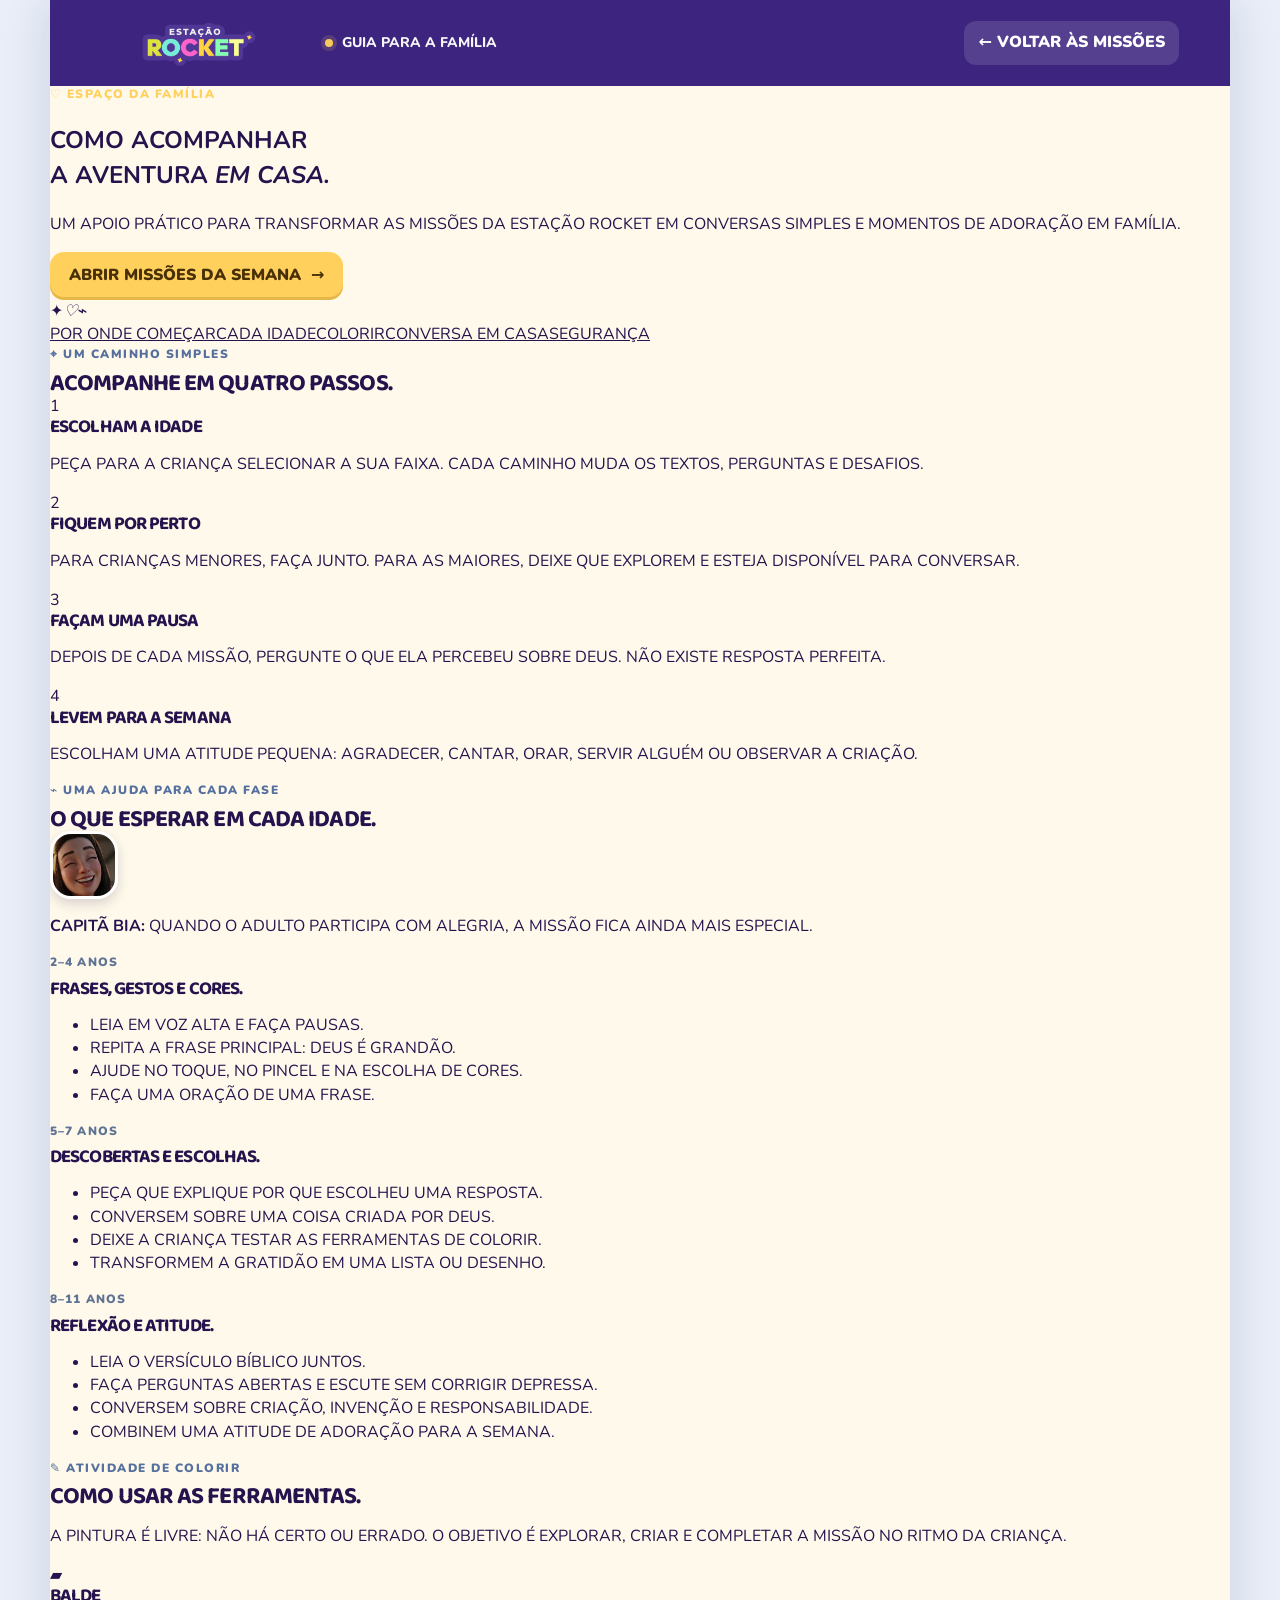
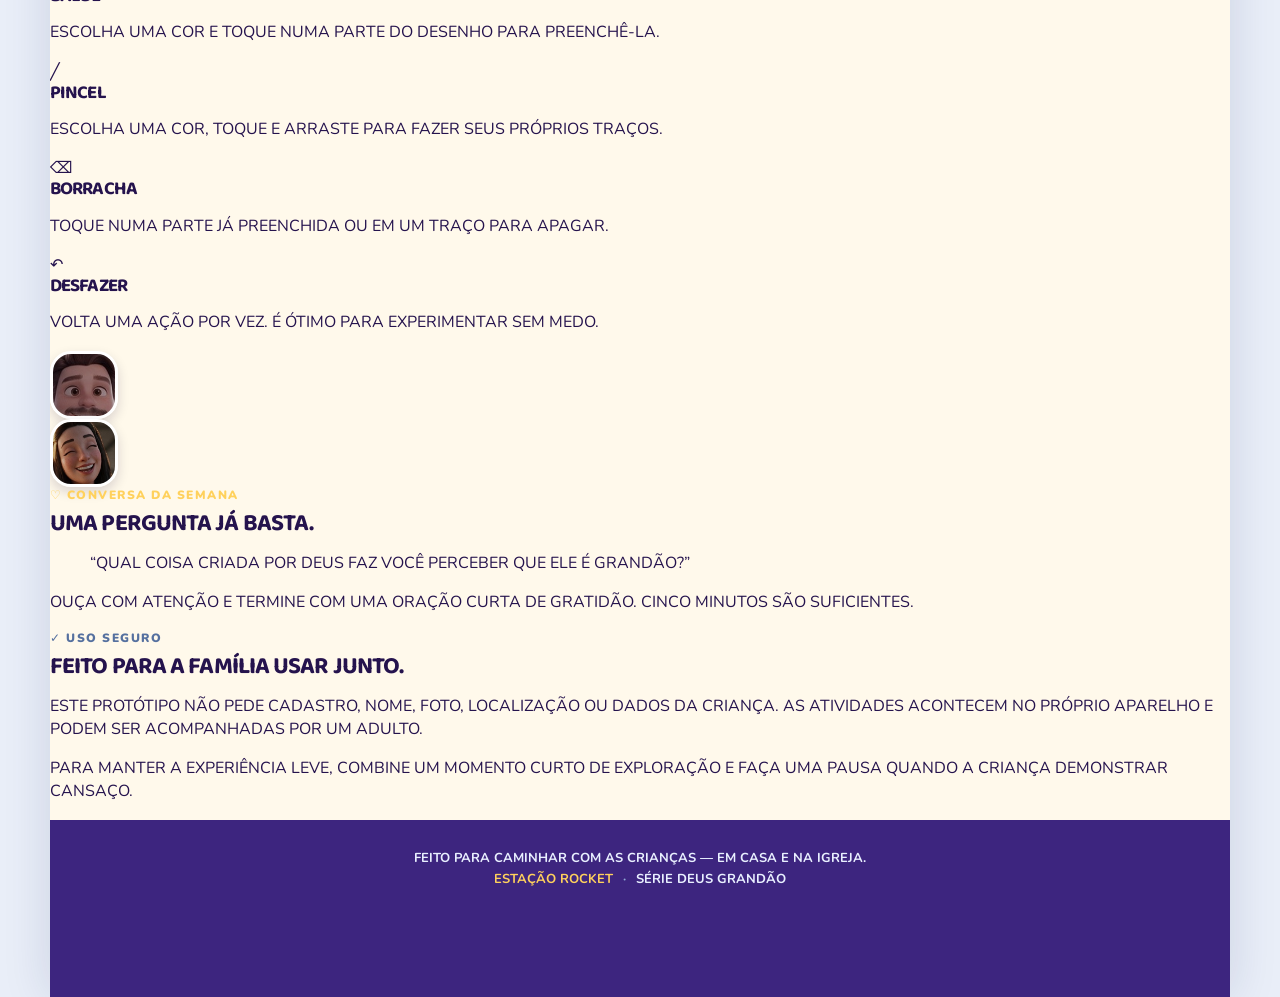
==== commit 069972a3: "Melhora navegação e estrutura da página de orientação para pais" ====
--- a/estacao-rocket-preview/pais.html
+++ b/estacao-rocket-preview/pais.html
@@ -10,6 +10,7 @@
     <link rel="preconnect" href="https://fonts.gstatic.com" crossorigin>
     <link href="https://fonts.googleapis.com/css2?family=Baloo+2:wght@500;600;700;800&amp;family=Nunito:wght@500;600;700;800;900&amp;display=swap" rel="stylesheet">
     <link rel="stylesheet" href="styles.css">
+    <link rel="stylesheet" href="pais-ui.css">
   </head>
   <body class="parents-page">
     <a class="skip-link" href="#guia">Pular para o conteúdo</a>
@@ -41,7 +42,9 @@
           </div>
         </section>
 
-        <section class="parents-section how-section" aria-labelledby="acompanhar-titulo">
+        <nav class="parents-quick-nav" aria-label="Navegação do guia"><a href="#passos">Por onde começar</a><a href="#idades">Cada idade</a><a href="#ferramentas">Colorir</a><a href="#conversa">Conversa em casa</a><a href="#seguranca">Segurança</a></nav>
+
+        <section class="parents-section how-section" id="passos" aria-labelledby="acompanhar-titulo">
           <p class="eyebrow soft"><span aria-hidden="true">⌖</span> Um caminho simples</p>
           <h2 id="acompanhar-titulo">Acompanhe em quatro passos.</h2>
           <div class="parent-steps">
@@ -68,7 +71,7 @@
           </div>
         </section>
 
-        <section class="parents-section age-guide" aria-labelledby="faixas-titulo">
+        <section class="parents-section age-guide" id="idades" aria-labelledby="faixas-titulo">
           <div class="parents-heading">
             <div>
               <p class="eyebrow soft"><span aria-hidden="true">⌁</span> Uma ajuda para cada fase</p>
@@ -113,7 +116,7 @@
           </div>
         </section>
 
-        <section class="parents-section tool-guide" aria-labelledby="ferramentas-titulo">
+        <section class="parents-section tool-guide" id="ferramentas" aria-labelledby="ferramentas-titulo">
           <div class="tool-copy">
             <p class="eyebrow soft"><span aria-hidden="true">✎</span> Atividade de colorir</p>
             <h2 id="ferramentas-titulo">Como usar as ferramentas.</h2>
@@ -127,7 +130,7 @@
           </div>
         </section>
 
-        <section class="parents-section conversation-section" aria-labelledby="conversa-titulo">
+        <section class="parents-section conversation-section" id="conversa" aria-labelledby="conversa-titulo">
           <div class="conversation-characters" aria-hidden="true">
             <span class="instructor-avatar lucas-avatar"></span>
             <span class="instructor-avatar bia-avatar"></span>
@@ -140,7 +143,7 @@
           </div>
         </section>
 
-        <section class="parents-section safety-section" aria-labelledby="seguranca-titulo">
+        <section class="parents-section safety-section" id="seguranca" aria-labelledby="seguranca-titulo">
           <p class="eyebrow soft"><span aria-hidden="true">✓</span> Uso seguro</p>
           <h2 id="seguranca-titulo">Feito para a família usar junto.</h2>
           <div>
--- a/estacao-rocket-preview/styles.css
+++ b/estacao-rocket-preview/styles.css
@@ -623,3 +623,63 @@
     transform: none;
   }
 }
+
+
+/* CORREÇÃO DO RECORTE DAS MINIATURAS: CADA CÉLULA DA FOLHA É QUADRADA */
+.gallery-preview {
+  display: block;
+  width: min(100%, 156px);
+  height: auto !important;
+  min-height: 0;
+  aspect-ratio: 1 / 1;
+  flex: 0 0 auto;
+  align-self: center;
+  background-size: 300% 200%;
+  background-repeat: no-repeat;
+  background-color: #fff;
+}
+@media (max-width: 760px) {
+  .gallery-preview {
+    width: min(100%, 148px);
+    height: auto !important;
+    aspect-ratio: 1 / 1;
+  }
+}
+
+
+/* Miniaturas individuais: sem sprite sheet ou recorte por coordenadas */
+.gallery-preview {
+  display: block;
+  width: min(100%, 156px);
+  height: 156px !important;
+  min-height: 0;
+  aspect-ratio: 1 / 1;
+  flex: 0 0 auto;
+  align-self: center;
+  overflow: hidden;
+  border-radius: 10px;
+  background: #fff;
+}
+.gallery-preview-image {
+  display: block;
+  width: 100%;
+  height: 100%;
+  object-fit: contain;
+  object-position: center;
+}
+.gallery-preview.image-unavailable::after {
+  content: "ILUSTRAÇÃO INDISPONÍVEL";
+  display: grid;
+  height: 100%;
+  place-items: center;
+  color: #6a558d;
+  font-size: 11px;
+  font-weight: 800;
+  text-align: center;
+}
+@media (max-width: 760px) {
+  .gallery-preview {
+    width: min(100%, 132px);
+    height: 132px !important;
+  }
+}
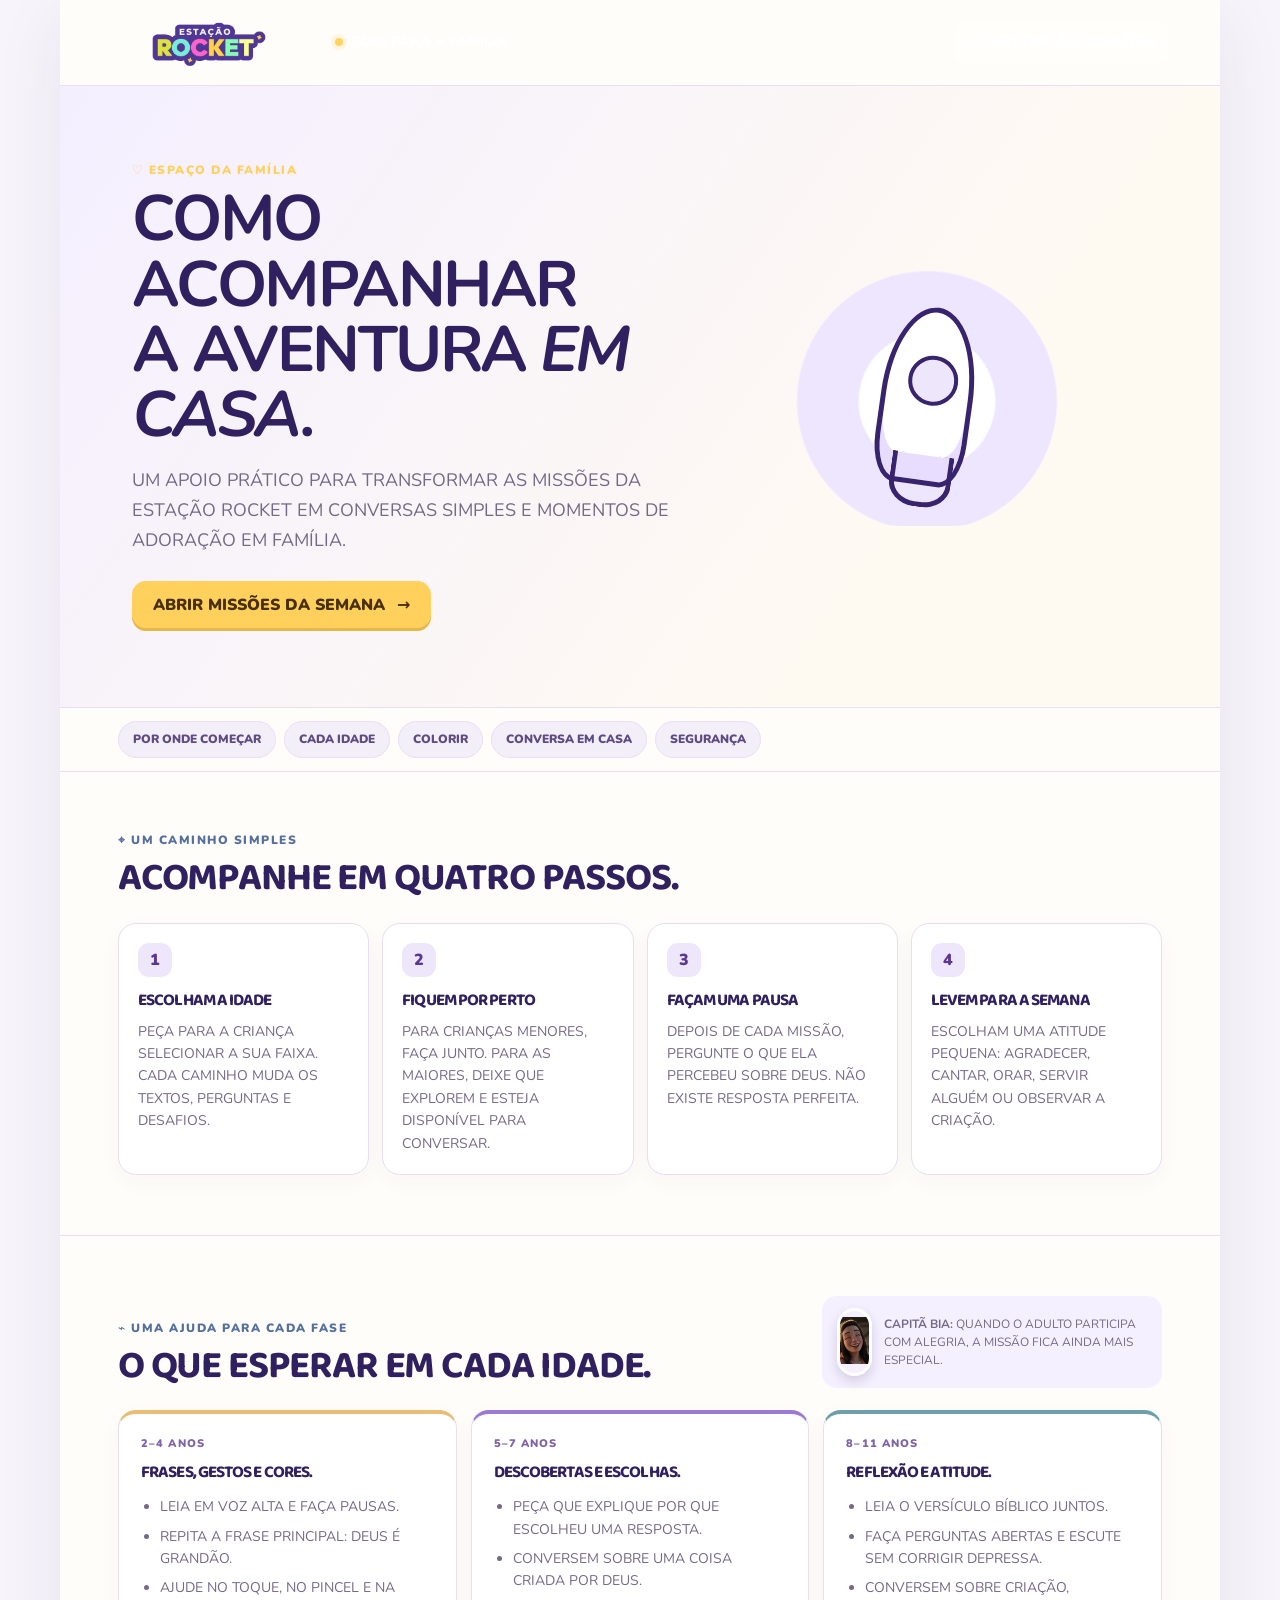
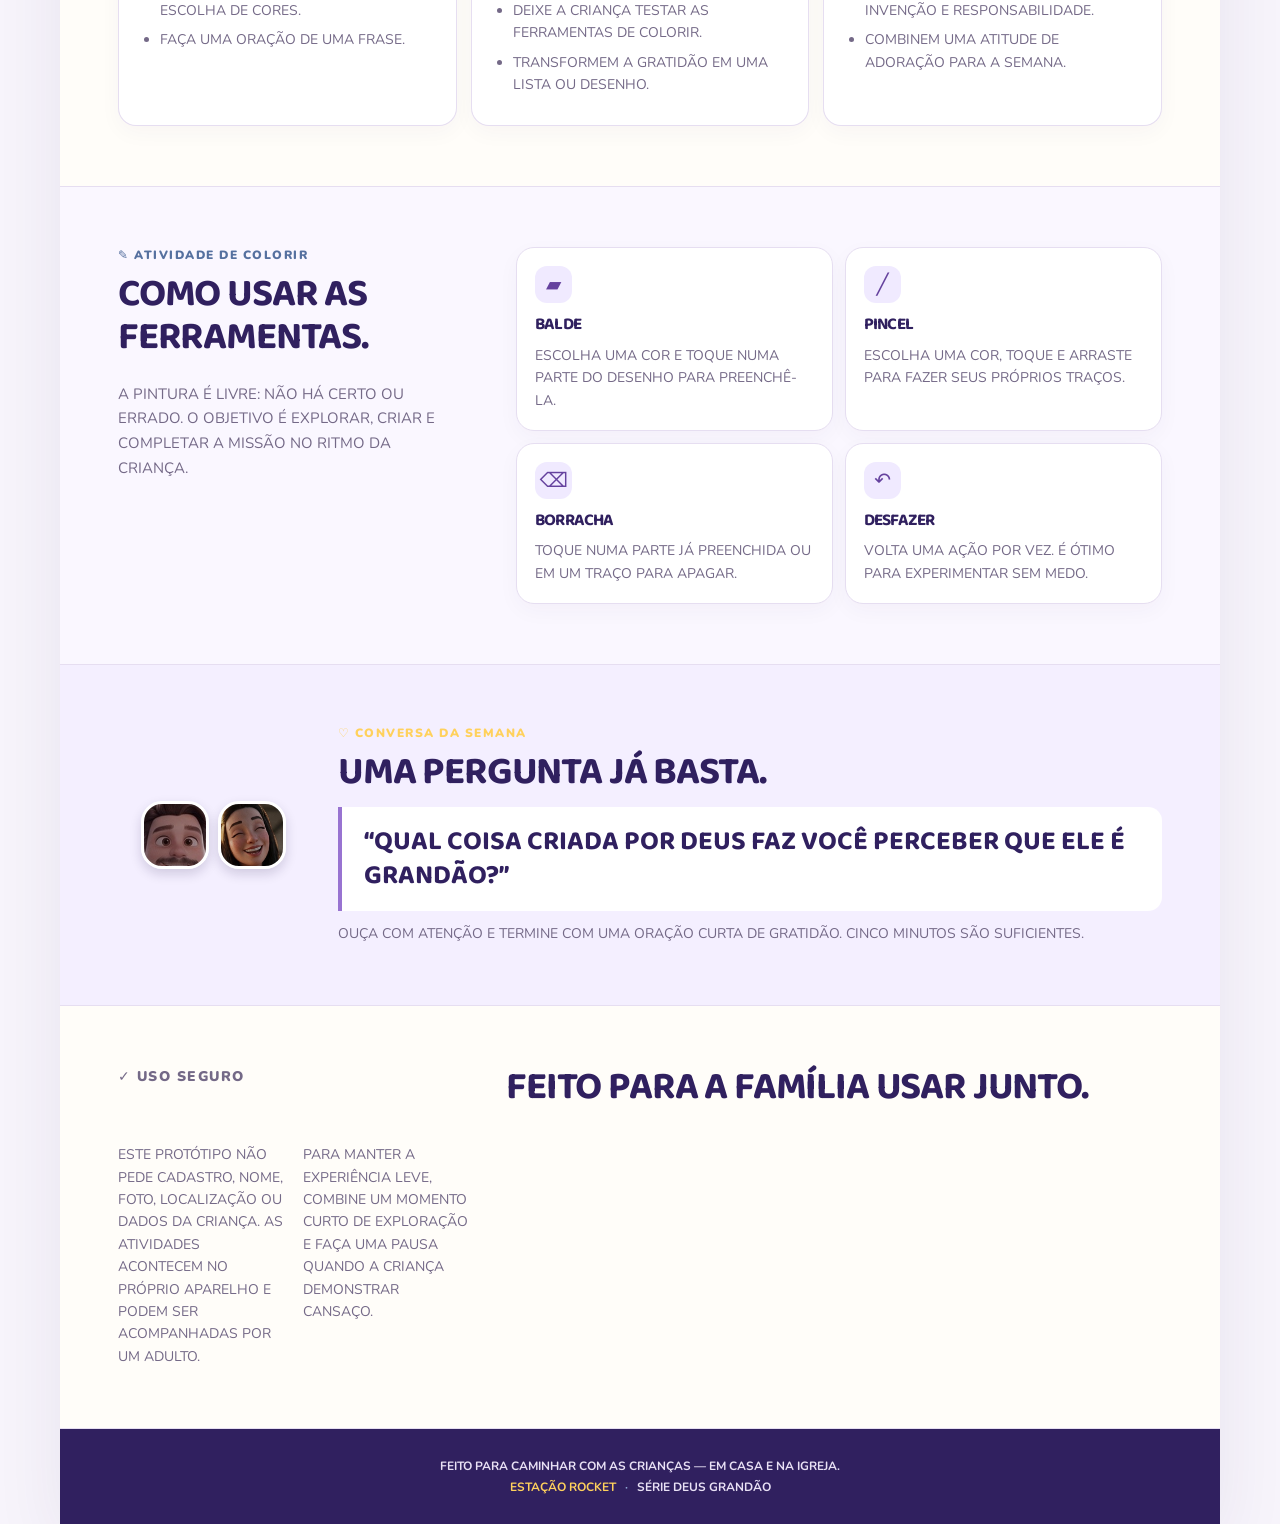
==== commit 12b9929e: "Remove referência a folha de estilo não utilizada" ====
--- a/estacao-rocket-preview/pais.html
+++ b/estacao-rocket-preview/pais.html
@@ -10,7 +10,6 @@
     <link rel="preconnect" href="https://fonts.gstatic.com" crossorigin>
     <link href="https://fonts.googleapis.com/css2?family=Baloo+2:wght@500;600;700;800&amp;family=Nunito:wght@500;600;700;800;900&amp;display=swap" rel="stylesheet">
     <link rel="stylesheet" href="styles.css">
-    <link rel="stylesheet" href="pais-ui.css">
   </head>
   <body class="parents-page">
     <a class="skip-link" href="#guia">Pular para o conteúdo</a>
--- a/estacao-rocket-preview/styles.css
+++ b/estacao-rocket-preview/styles.css
@@ -683,3 +683,64 @@
     height: 132px !important;
   }
 }
+
+/* PAIS.HTML — UX/UI RESPONSIVO */
+.parents-page{background:#f7f4fb;color:#30205f}
+.parents-page .site-shell{max-width:1160px;background:#fffdf9;box-shadow:0 18px 65px rgba(48,32,95,.08)}
+.parents-page .topbar{position:sticky;top:0;z-index:30;background:rgba(255,253,249,.96);backdrop-filter:blur(14px);border-bottom:1px solid #e6def1}
+.parents-page .parents-hero{display:grid;grid-template-columns:1.1fr .9fr;align-items:center;gap:32px;padding:clamp(38px,6vw,76px) clamp(24px,6vw,72px);background:linear-gradient(125deg,#f4efff,#fffaf1 75%);border-bottom:1px solid #e6def1}
+.parents-page .parents-hero h1{font-size:clamp(39px,5.3vw,64px);line-height:1.02;letter-spacing:-.04em;margin:0 0 18px}
+.parents-page .parents-hero>div:first-child>p:not(.eyebrow){max-width:570px;font-size:clamp(15px,1.6vw,18px);line-height:1.65;color:#746987;margin:0 0 25px}
+.parents-page .parents-hero .primary-button{display:inline-flex;align-items:center;gap:12px;min-height:50px;padding:0 21px;border-radius:14px;text-decoration:none}
+.parents-page .parent-rocket-art{width:min(100%,290px);height:260px;justify-self:center;position:relative;border-radius:42%;background:radial-gradient(circle at 50% 52%,#fff 0 34%,#eee5ff 35% 65%,transparent 66%);display:grid;place-items:center}
+.parents-page .parent-rocket-art .rocket-body{width:92px;height:178px;border:5px solid #38236e;border-radius:55% 55% 28% 28%;background:#fff;position:relative;transform:rotate(8deg);box-shadow:inset 0 -25px #e9ddff}
+.parents-page .parent-rocket-art .rocket-body:before{content:"";position:absolute;width:42px;height:42px;border:4px solid #38236e;border-radius:50%;background:#eee7fb;left:20px;top:43px}
+.parents-page .parent-rocket-art .rocket-body:after{content:"";position:absolute;left:15px;bottom:-27px;width:52px;height:48px;border-left:5px solid #38236e;border-right:5px solid #38236e;border-bottom:5px solid #38236e;border-radius:0 0 45% 45%}
+.parents-page .parent-rocket-art>span,.parents-page .parent-rocket-art>i,.parents-page .parent-rocket-art>b{position:absolute;color:#946fd0;font-size:30px;font-style:normal}
+.parents-page .parents-quick-nav{position:sticky;top:72px;z-index:20;display:flex;gap:8px;overflow-x:auto;padding:13px clamp(20px,5vw,58px);background:rgba(255,253,249,.97);border-bottom:1px solid #e6def1;scrollbar-width:thin}
+.parents-page .parents-quick-nav a{flex:0 0 auto;text-decoration:none;color:#5f4b83;background:#f3eff9;border:1px solid #e8e0f2;border-radius:999px;padding:9px 14px;font-size:12px;font-weight:900}
+.parents-page .parents-quick-nav a:hover,.parents-page .parents-quick-nav a:focus-visible{background:#4d2e8d;color:#fff}
+.parents-page .parents-section{padding:clamp(34px,5vw,60px) clamp(22px,5vw,58px);border-bottom:1px solid #e6def1;scroll-margin-top:140px}
+.parents-page .parents-section h2{font-size:clamp(27px,3.5vw,39px);line-height:1.1;letter-spacing:-.03em;margin:0 0 23px}
+.parents-page .parent-steps{display:grid;grid-template-columns:repeat(4,minmax(0,1fr));gap:13px}
+.parents-page .parent-steps article,.parents-page .guidance-card,.parents-page .tool-cards article{min-width:0;background:#fff;border:1px solid #e6def1;border-radius:18px;padding:19px;box-shadow:0 7px 22px rgba(48,32,95,.035)}
+.parents-page .parent-steps article>span{width:34px;height:34px;display:grid;place-items:center;border-radius:11px;background:#eee7fb;color:#593894;font-weight:1000;margin-bottom:14px}
+.parents-page .parent-steps h3,.parents-page .guidance-card h3,.parents-page .tool-cards h3{font-size:17px;line-height:1.2;margin:0 0 9px}
+.parents-page .parent-steps p,.parents-page .guidance-card li,.parents-page .tool-cards p,.parents-page .safety-section p{font-size:14px;line-height:1.6;color:#746987}
+.parents-page .parent-steps p{margin:0}
+.parents-page .parents-heading{display:flex;justify-content:space-between;align-items:flex-end;gap:25px;margin-bottom:22px}
+.parents-page .parents-heading h2{margin-bottom:0}
+.parents-page .parent-guide-callout{display:flex;align-items:center;gap:12px;max-width:340px;padding:12px 15px;border-radius:15px;background:#f5f0ff}
+.parents-page .parent-guide-callout p{font-size:12px;line-height:1.5;color:#746987;margin:0}
+.parents-page .age-guidance-grid{display:grid;grid-template-columns:repeat(3,minmax(0,1fr));gap:14px}
+.parents-page .guidance-card{padding:22px}
+.parents-page .guidance-card.tiny{border-top:4px solid #e8bd77}.parents-page .guidance-card.middle{border-top:4px solid #9c7ad3}.parents-page .guidance-card.older{border-top:4px solid #6e9eaa}
+.parents-page .guidance-card .card-label{font-size:11px;font-weight:1000;letter-spacing:.1em;color:#8064a9;margin:0 0 11px}
+.parents-page .guidance-card ul{padding-left:19px;margin:13px 0 0}.parents-page .guidance-card li{padding:0 0 7px}
+.parents-page .tool-guide{display:grid;grid-template-columns:.72fr 1.28fr;gap:35px;align-items:start;background:#faf7ff}
+.parents-page .tool-copy>p:not(.eyebrow){font-size:15px;line-height:1.65;color:#746987;margin:0;max-width:330px}
+.parents-page .tool-cards{display:grid;grid-template-columns:repeat(2,minmax(0,1fr));gap:12px}
+.parents-page .tool-cards article{padding:18px}.parents-page .tool-cards article>span{width:37px;height:37px;display:grid;place-items:center;background:#f0eaff;border-radius:12px;color:#65429e;font-size:20px;margin-bottom:12px}.parents-page .tool-cards p{margin:0}
+.parents-page .conversation-section{display:grid;grid-template-columns:190px 1fr;gap:30px;align-items:center;background:#f4efff}
+.parents-page .conversation-characters{display:flex;justify-content:center;gap:9px}
+.parents-page .conversation-section h2{margin-bottom:14px}
+.parents-page .conversation-section blockquote{margin:0 0 12px;padding:18px 22px;border-left:4px solid #9873d1;border-radius:0 14px 14px 0;background:#fff;font-family:"Baloo 2",sans-serif;font-size:clamp(20px,2.5vw,27px);font-weight:700;line-height:1.25}
+.parents-page .conversation-section>div:last-child>p:last-child{font-size:14px;line-height:1.6;color:#746987;margin:0}
+.parents-page .safety-section{display:grid;grid-template-columns:.7fr 1.3fr;gap:35px;align-items:start}
+.parents-page .safety-section h2{margin:0}.parents-page .safety-section>div{display:grid;grid-template-columns:1fr 1fr;gap:16px}.parents-page .safety-section p{margin:0}
+.parents-page .footer{padding:25px clamp(22px,5vw,58px);background:#30205f;color:#e9e1f5}
+.parents-page .footer p{font-size:12px;line-height:1.5}
+.parents-page a:focus-visible,.parents-page button:focus-visible{outline:3px solid #a98add;outline-offset:3px}
+@media(max-width:850px){.parents-page .parent-steps{grid-template-columns:repeat(2,minmax(0,1fr))}.parents-page .parents-heading{align-items:flex-start;flex-direction:column}.parents-page .tool-guide{grid-template-columns:1fr;gap:20px}.parents-page .safety-section{grid-template-columns:1fr;gap:16px}}
+@media(max-width:600px){
+.parents-page .site-shell{width:100%}.parents-page .parents-hero{grid-template-columns:1fr;text-align:center;gap:15px;padding:36px 22px 28px}
+.parents-page .parents-hero>div:first-child{display:flex;flex-direction:column;align-items:center}.parents-page .parents-hero h1{font-size:clamp(37px,11vw,49px)}
+.parents-page .parent-rocket-art{height:190px;width:210px}.parents-page .parent-rocket-art .rocket-body{transform:scale(.78) rotate(8deg)}
+.parents-page .parents-quick-nav{top:71px;padding:10px 14px}.parents-page .parents-quick-nav a{font-size:11px;padding:8px 12px}
+.parents-page .parents-section{padding:34px 20px;scroll-margin-top:125px}.parents-page .parent-steps,.parents-page .age-guidance-grid{grid-template-columns:1fr}
+.parents-page .parent-steps article{padding:17px}.parents-page .age-guidance-grid{gap:10px}.parents-page .guidance-card{padding:19px}
+.parents-page .tool-cards{grid-template-columns:1fr 1fr;gap:9px}.parents-page .tool-cards article{padding:14px}.parents-page .tool-cards h3{font-size:15px}.parents-page .tool-cards p{font-size:12px}
+.parents-page .conversation-section{grid-template-columns:1fr;gap:15px}.parents-page .conversation-characters{justify-content:flex-start}
+.parents-page .safety-section>div{grid-template-columns:1fr;gap:8px}.parents-page .footer{padding:22px 20px}
+}
+@media(max-width:360px){.parents-page .tool-cards,.parents-page .parent-steps{grid-template-columns:1fr}}
